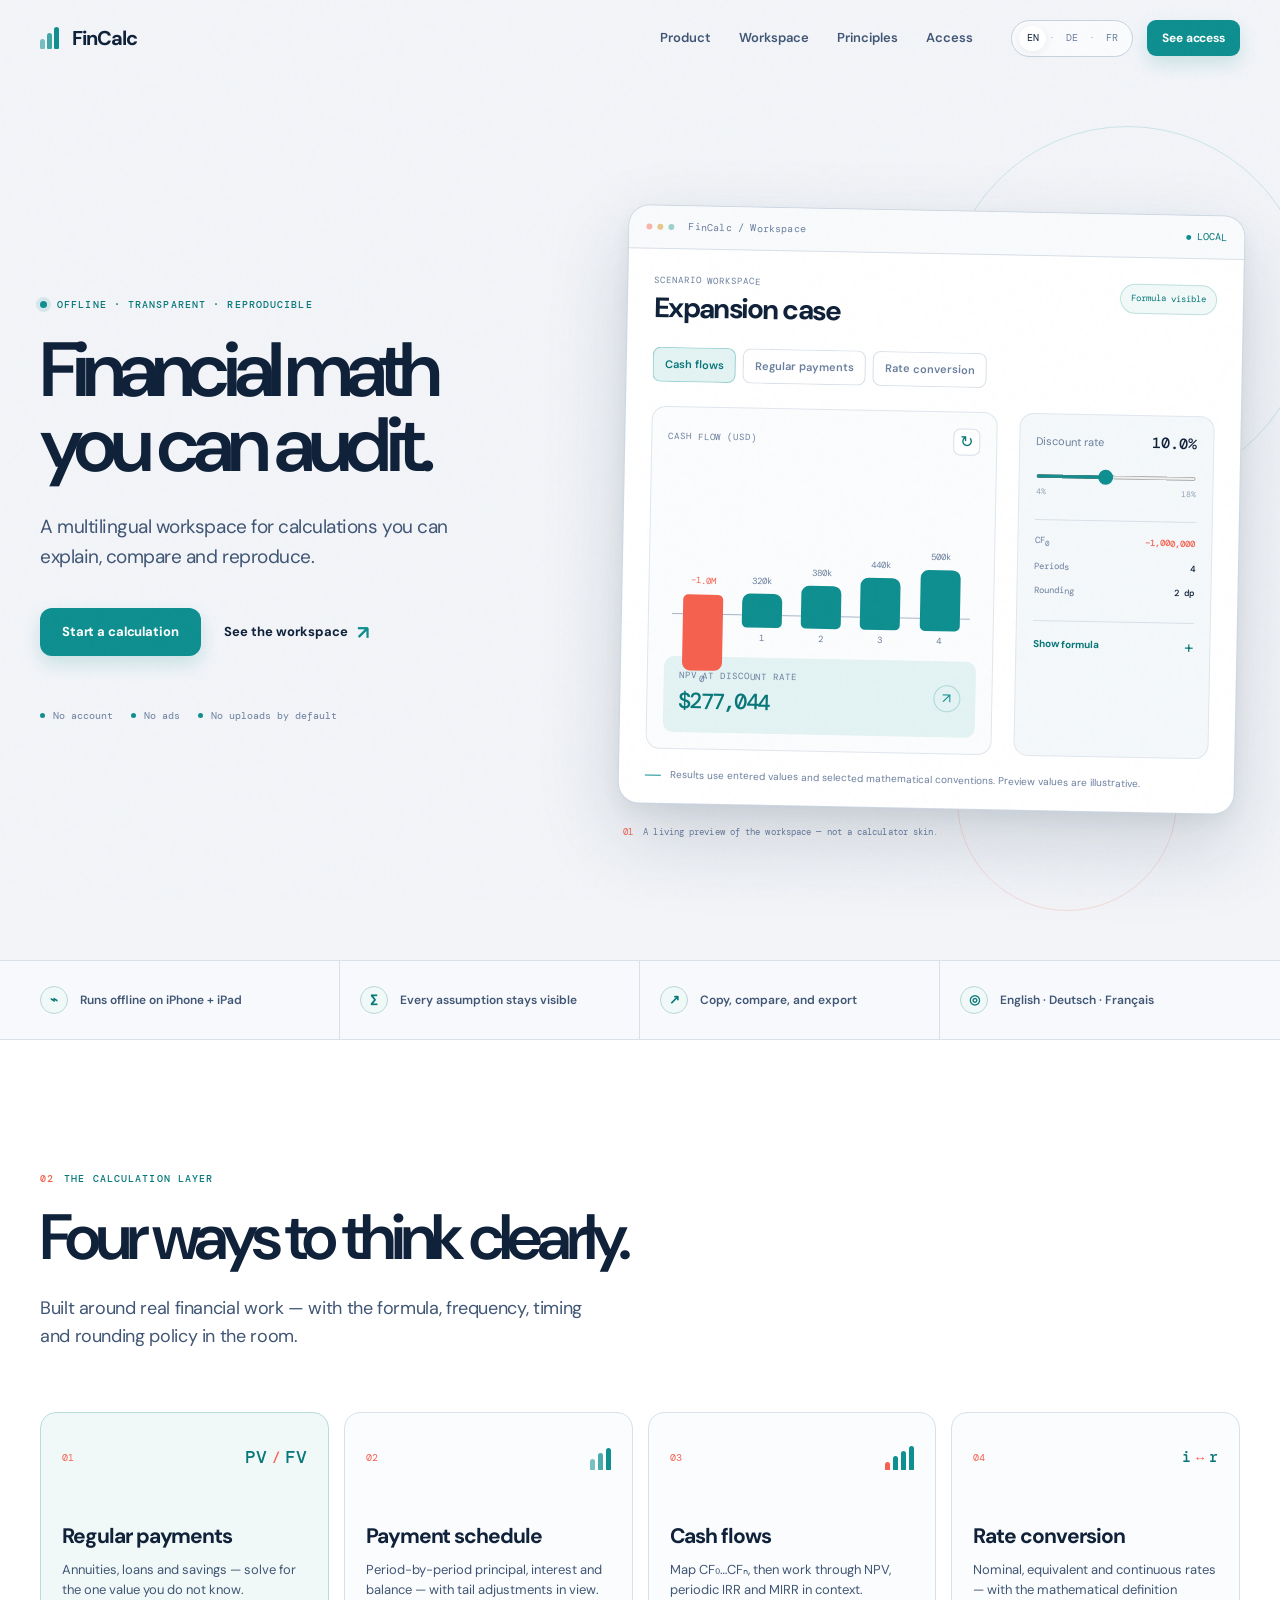
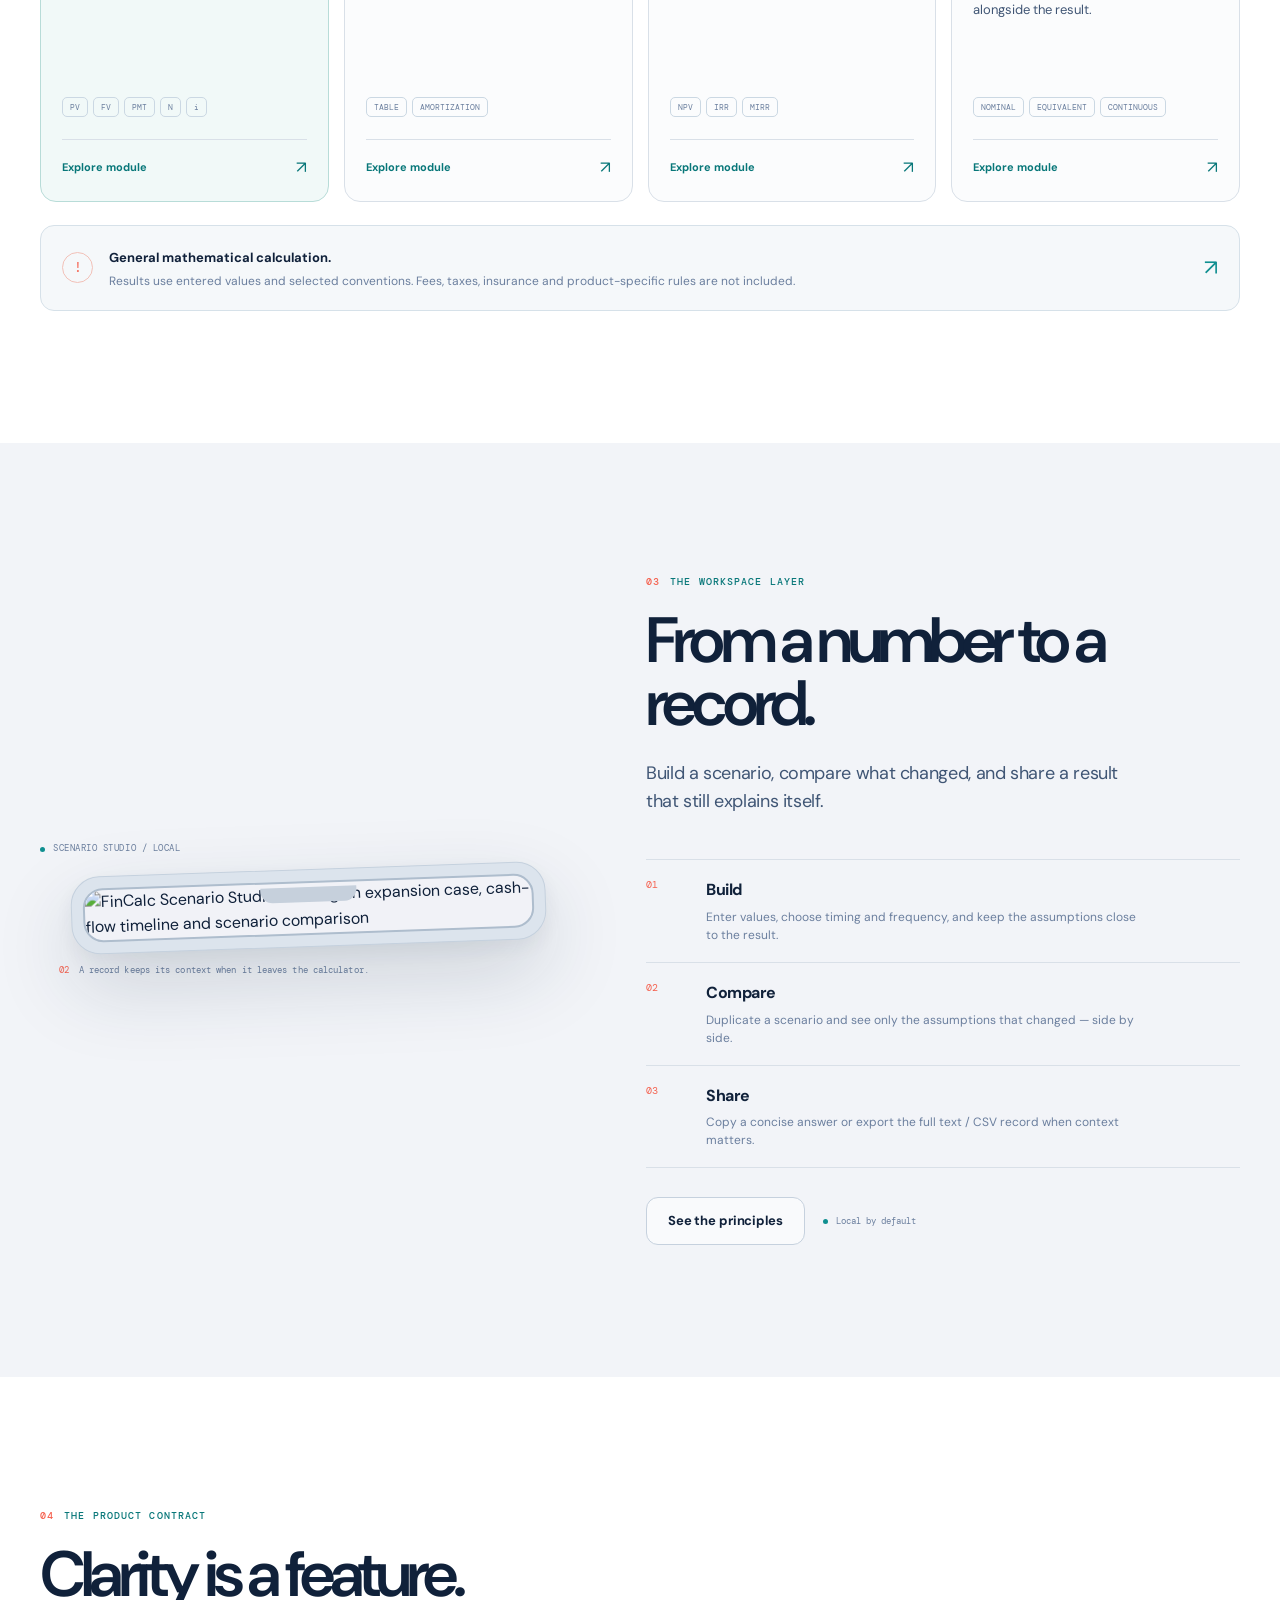
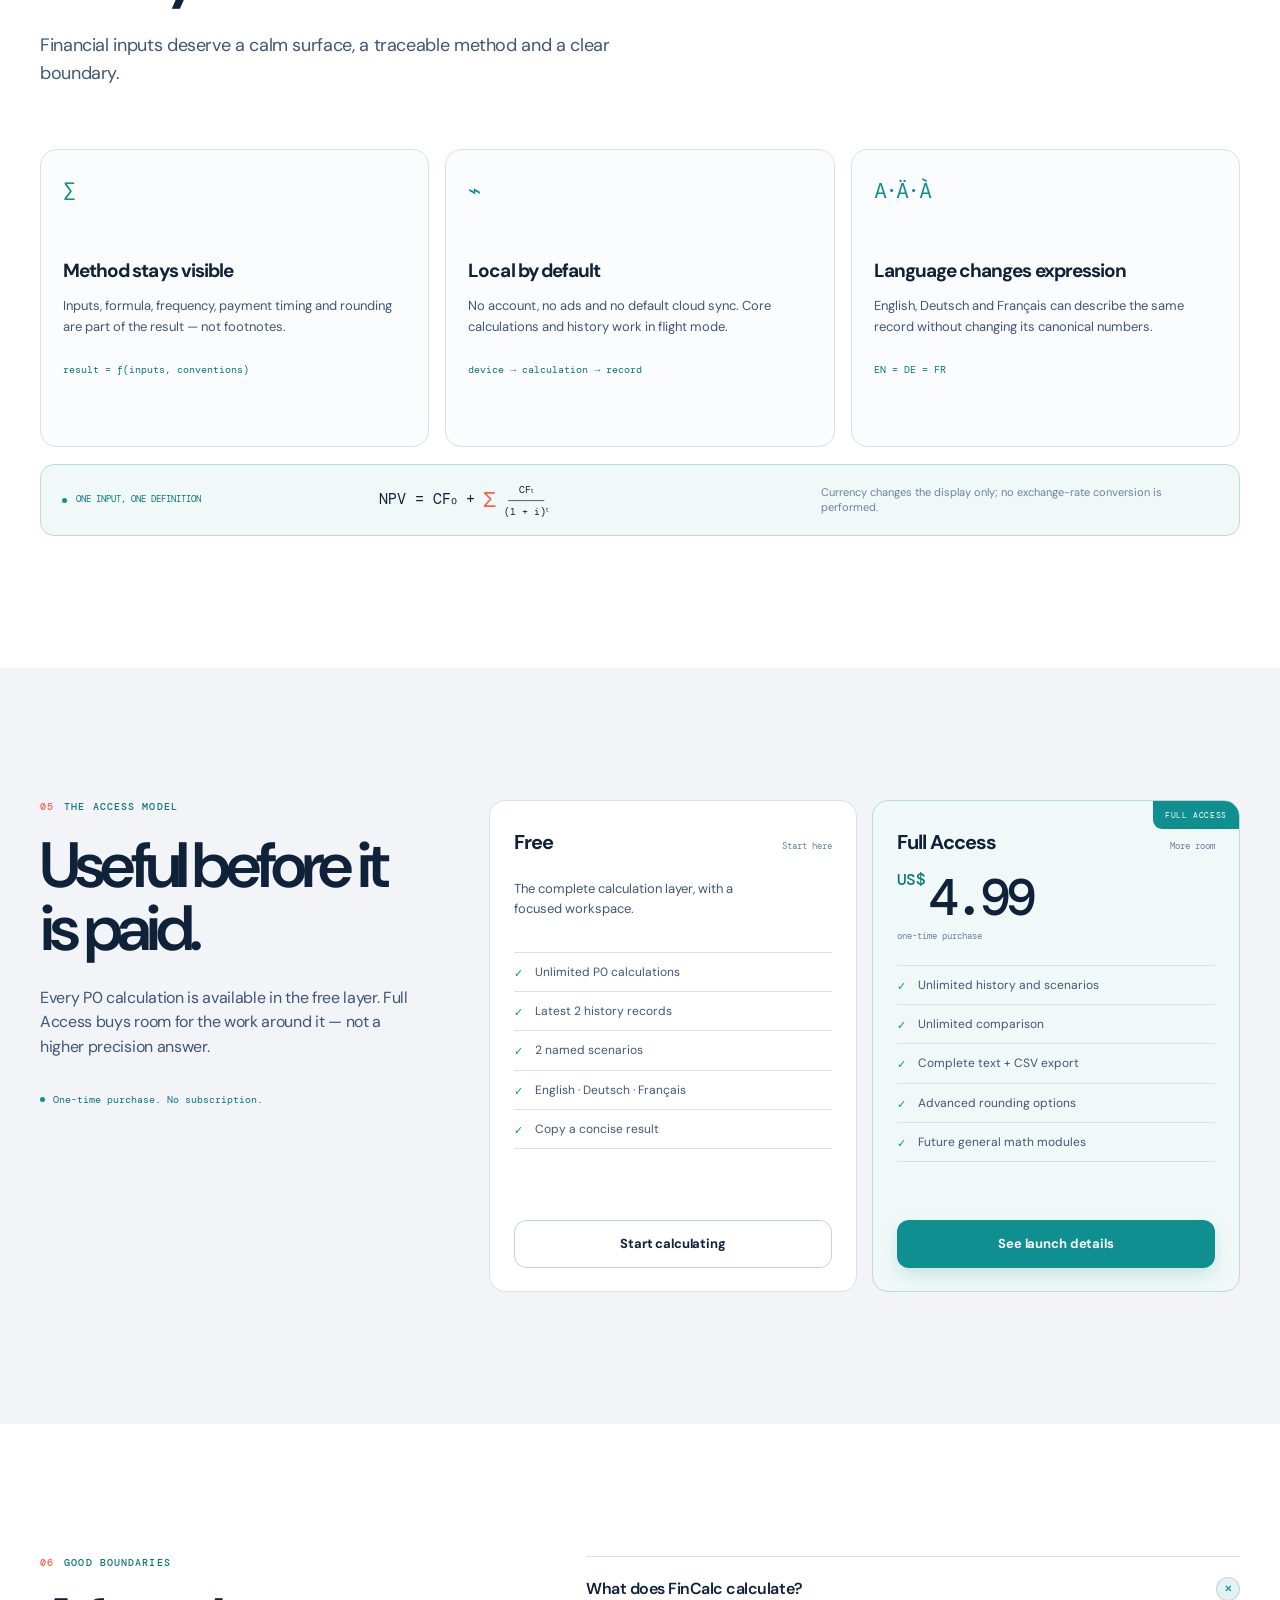
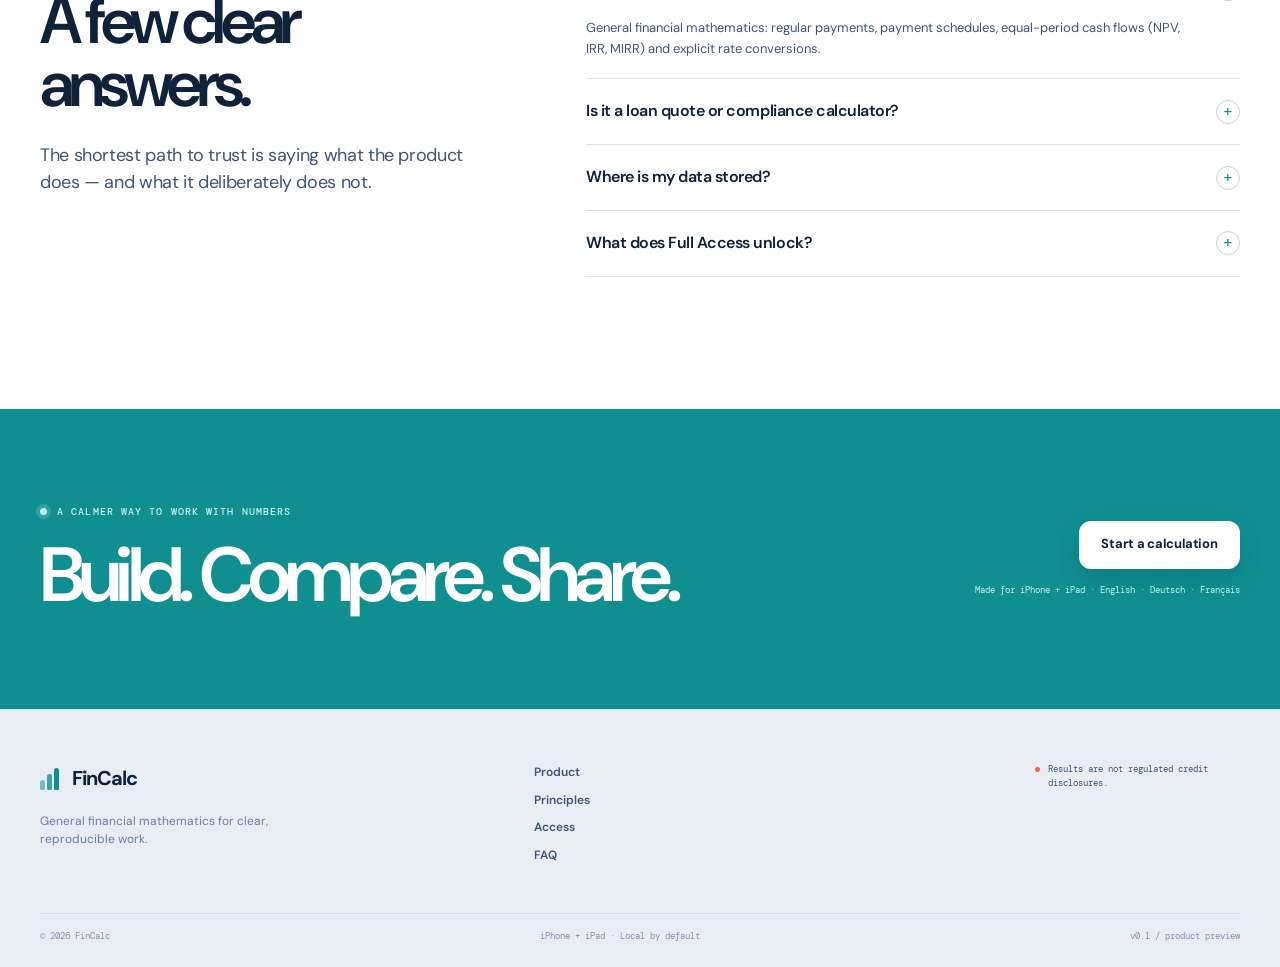
==== index.html @ 747572a8 "Publish FinCalc website" ====
<!doctype html>
<html lang="en">
  <head>
    <meta charset="utf-8" />
    <meta name="viewport" content="width=device-width, initial-scale=1" />
    <meta name="theme-color" content="#f2f4f8" />
    <meta
      name="description"
      content="FinCalc is an offline, multilingual financial mathematics workspace for transparent, reproducible calculations."
    />
    <title>FinCalc — Financial math you can audit.</title>
    <link rel="preconnect" href="https://fonts.googleapis.com" />
    <link rel="preconnect" href="https://fonts.gstatic.com" crossorigin />
    <link
      href="https://fonts.googleapis.com/css2?family=DM+Mono:wght@400;500&family=DM+Sans:wght@400;500;600;700&family=Instrument+Serif:ital@0;1&display=swap"
      rel="stylesheet"
    />
    <link rel="stylesheet" href="styles.css" />
  </head>
  <body>
    <div class="grain" aria-hidden="true"></div>

    <header class="site-header" data-header>
      <div class="container header-inner">
        <a class="wordmark" href="#top" aria-label="FinCalc home" data-aria-i18n="logo.aria">
          <span class="wordmark-mark" aria-hidden="true">
            <span></span><span></span><span></span>
          </span>
          <span>FinCalc</span>
        </a>

        <nav class="desktop-nav" aria-label="Primary navigation">
          <a href="#product" data-i18n="nav.product">Product</a>
          <a href="#workspace" data-i18n="nav.workspace">Workspace</a>
          <a href="#principles" data-i18n="nav.principles">Principles</a>
          <a href="#pricing" data-i18n="nav.access">Access</a>
        </nav>

        <div class="header-actions">
          <div class="language-control" role="group" aria-label="Language">
            <button class="language-button is-active" type="button" data-lang="en">EN</button>
            <span aria-hidden="true">·</span>
            <button class="language-button" type="button" data-lang="de">DE</button>
            <span aria-hidden="true">·</span>
            <button class="language-button" type="button" data-lang="fr">FR</button>
          </div>
          <a class="button button-small button-ink" href="#pricing" data-i18n="nav.cta">See access</a>
          <button class="menu-toggle" type="button" aria-expanded="false" aria-controls="mobile-menu" aria-label="Open navigation" data-aria-i18n="menu.open">
            <span></span><span></span>
            <span class="sr-only">Open navigation</span>
          </button>
        </div>
      </div>

      <div class="mobile-menu" id="mobile-menu" hidden>
        <nav aria-label="Mobile navigation">
          <a href="#product" data-i18n="nav.product">Product</a>
          <a href="#workspace" data-i18n="nav.workspace">Workspace</a>
          <a href="#principles" data-i18n="nav.principles">Principles</a>
          <a href="#pricing" data-i18n="nav.access">Access</a>
        </nav>
        <a class="button button-ink" href="#pricing" data-i18n="nav.cta">See access</a>
      </div>
    </header>

    <main id="top">
      <section class="hero section-pad" aria-labelledby="hero-title">
        <div class="container hero-grid">
          <div class="hero-copy reveal">
            <p class="eyebrow">
              <span class="eyebrow-dot" aria-hidden="true"></span>
              <span data-i18n="hero.eyebrow">Offline · transparent · reproducible</span>
            </p>
            <h1 id="hero-title" data-i18n="hero.title">Financial math you can audit.</h1>
            <p class="hero-dek" data-i18n="hero.dek">
              A multilingual workspace for calculations you can explain, compare and reproduce.
            </p>
            <div class="hero-actions">
              <a class="button button-primary" href="#product" data-i18n="hero.primary">Start a calculation</a>
              <a class="text-link" href="#workspace">
                <span data-i18n="hero.secondary">See the workspace</span>
                <span class="arrow" aria-hidden="true">↗</span>
              </a>
            </div>
            <div class="hero-notes" aria-label="Product guarantees">
              <span><i class="status-dot"></i><span data-i18n="hero.note.one">No account</span></span>
              <span><i class="status-dot"></i><span data-i18n="hero.note.two">No ads</span></span>
              <span><i class="status-dot"></i><span data-i18n="hero.note.three">No uploads by default</span></span>
            </div>
          </div>

          <div class="hero-demo-wrap reveal reveal-delay-1">
            <div class="hero-orbit orbit-one" aria-hidden="true"></div>
            <div class="hero-orbit orbit-two" aria-hidden="true"></div>
            <div class="demo-window" data-demo-window>
              <div class="demo-window-topbar">
                <div class="window-dots" aria-hidden="true"><i></i><i></i><i></i></div>
                <span class="window-title" data-i18n="demo.windowTitle">FinCalc / Workspace</span>
                <span class="window-status"><i></i> <span data-i18n="demo.local">local</span></span>
              </div>
              <div class="demo-window-body">
                <div class="demo-heading-row">
                  <div>
                    <span class="micro-label" data-i18n="demo.workspaceLabel">Scenario workspace</span>
                    <h2 data-demo-title>Expansion case</h2>
                  </div>
                  <span class="demo-badge" data-i18n="demo.badge">Formula visible</span>
                </div>

                <div class="demo-tabs" role="tablist" aria-label="Calculation examples">
                  <button class="demo-tab is-active" type="button" role="tab" aria-selected="true" data-demo-tab="cashflows" data-i18n="demo.tab.cashflows">Cash flows</button>
                  <button class="demo-tab" type="button" role="tab" aria-selected="false" data-demo-tab="payments" data-i18n="demo.tab.payments">Regular payments</button>
                  <button class="demo-tab" type="button" role="tab" aria-selected="false" data-demo-tab="rates" data-i18n="demo.tab.rates">Rate conversion</button>
                </div>

                <div class="demo-main-grid">
                  <div class="demo-chart-panel">
                    <div class="chart-meta">
                      <span class="micro-label" data-i18n="demo.chartLabel" data-demo-chart-label>Cash flow (USD)</span>
                      <button class="icon-button" type="button" data-replay aria-label="Replay cash-flow animation" data-aria-i18n="replay.aria">↻</button>
                    </div>
                    <div class="cash-chart" aria-label="Cash flow timeline" data-aria-i18n="demo.timeline.aria">
                      <div class="chart-baseline" aria-hidden="true"></div>
                      <div class="chart-item chart-negative" data-bar="0">
                        <span class="chart-value">−1.0M</span><span class="bar"></span><span class="chart-period">0</span>
                      </div>
                      <div class="chart-item" data-bar="1">
                        <span class="chart-value">320k</span><span class="bar"></span><span class="chart-period">1</span>
                      </div>
                      <div class="chart-item" data-bar="2">
                        <span class="chart-value">380k</span><span class="bar"></span><span class="chart-period">2</span>
                      </div>
                      <div class="chart-item" data-bar="3">
                        <span class="chart-value">440k</span><span class="bar"></span><span class="chart-period">3</span>
                      </div>
                      <div class="chart-item" data-bar="4">
                        <span class="chart-value">500k</span><span class="bar"></span><span class="chart-period">4</span>
                      </div>
                    </div>
                    <div class="result-strip">
                      <div>
                        <span class="micro-label" data-i18n="demo.resultLabel" data-demo-result-label>NPV at discount rate</span>
                        <strong data-npv aria-live="polite">$277,044</strong>
                      </div>
                      <span class="result-mark" aria-hidden="true">↗</span>
                    </div>
                  </div>

                  <div class="demo-input-panel">
                    <div class="demo-input-row">
                      <span data-i18n="demo.rate" data-demo-rate-label>Discount rate</span>
                      <strong><span data-rate-label>10.0</span>%</strong>
                    </div>
                    <input class="rate-slider" type="range" min="4" max="18" step="0.5" value="10" aria-label="Discount rate" data-rate-slider />
                    <div class="slider-scale"><span>4%</span><span>18%</span></div>
                    <div class="demo-input-list">
                      <div><span>CF<sub>0</sub></span><b class="negative-number">−1,000,000</b></div>
                      <div><span data-i18n="demo.periods">Periods</span><b data-periods>4</b></div>
                      <div><span data-i18n="demo.rounding">Rounding</span><b data-i18n="demo.decimals">2 dp</b></div>
                    </div>
                    <button class="formula-toggle" type="button" aria-expanded="false" data-formula-toggle>
                      <span data-i18n="demo.showFormula" data-formula-label>Show formula</span><span aria-hidden="true">+</span>
                    </button>
                    <div class="formula-panel" hidden data-formula-panel>
                      <code>NPV = CF₀ + Σ CFₜ / (1 + i)ᵗ</code>
                      <p data-i18n="demo.formulaNote">Same inputs, same convention, same result.</p>
                    </div>
                  </div>
                </div>
                <p class="demo-footnote"><span class="teal-line"></span><span data-i18n="demo.footnote">Results use entered values and selected mathematical conventions.</span></p>
              </div>
            </div>
            <p class="demo-caption"><span>01</span> <span data-i18n="hero.demoCaption">A living preview of the workspace — not a calculator skin.</span></p>
          </div>
        </div>
      </section>

      <section class="boundary-strip" aria-label="Product boundaries">
        <div class="container boundary-grid">
          <div class="boundary-item"><span class="boundary-icon">⌁</span><span data-i18n="boundary.one">Runs offline on iPhone + iPad</span></div>
          <div class="boundary-item"><span class="boundary-icon">∑</span><span data-i18n="boundary.two">Every assumption stays visible</span></div>
          <div class="boundary-item"><span class="boundary-icon">↗</span><span data-i18n="boundary.three">Copy, compare, and export</span></div>
          <div class="boundary-item"><span class="boundary-icon">◎</span><span data-i18n="boundary.four">English · Deutsch · Français</span></div>
        </div>
      </section>

      <section class="section-pad product-section" id="product" aria-labelledby="product-title">
        <div class="container">
          <div class="section-intro reveal">
            <p class="eyebrow"><span class="eyebrow-number">02</span><span data-i18n="product.eyebrow">The calculation layer</span></p>
            <h2 id="product-title" data-i18n="product.title">Four ways to think clearly.</h2>
            <p data-i18n="product.dek">Built around real financial work — with the formula, frequency, timing and rounding policy in the room.</p>
          </div>

          <div class="module-grid">
            <article class="module-card module-card-feature reveal reveal-delay-1">
              <div class="module-card-top"><span class="module-index">01</span><span class="module-icon">PV<span class="slash">/</span>FV</span></div>
              <h3 data-i18n="module.payments.title">Regular payments</h3>
              <p data-i18n="module.payments.body">Annuities, loans and savings — solve for the one value you do not know.</p>
              <div class="module-tags"><span>PV</span><span>FV</span><span>PMT</span><span>N</span><span>i</span></div>
              <a class="card-link" href="#workspace"><span data-i18n="module.explore">Explore module</span><span>↗</span></a>
            </article>

            <article class="module-card reveal reveal-delay-2">
              <div class="module-card-top"><span class="module-index">02</span><span class="module-icon schedule-icon"><i></i><i></i><i></i></span></div>
              <h3 data-i18n="module.schedule.title">Payment schedule</h3>
              <p data-i18n="module.schedule.body">Period-by-period principal, interest and balance — with tail adjustments in view.</p>
              <div class="module-tags"><span>TABLE</span><span>AMORTIZATION</span></div>
              <a class="card-link" href="#workspace"><span data-i18n="module.explore">Explore module</span><span>↗</span></a>
            </article>

            <article class="module-card reveal reveal-delay-3">
              <div class="module-card-top"><span class="module-index">03</span><span class="module-icon flow-icon"><i></i><i></i><i></i><i></i></span></div>
              <h3 data-i18n="module.cashflows.title">Cash flows</h3>
              <p data-i18n="module.cashflows.body">Map CF₀…CFₙ, then work through NPV, periodic IRR and MIRR in context.</p>
              <div class="module-tags"><span>NPV</span><span>IRR</span><span>MIRR</span></div>
              <a class="card-link" href="#workspace"><span data-i18n="module.explore">Explore module</span><span>↗</span></a>
            </article>

            <article class="module-card reveal reveal-delay-4">
              <div class="module-card-top"><span class="module-index">04</span><span class="module-icon rate-icon">i <span>↔</span> r</span></div>
              <h3 data-i18n="module.rates.title">Rate conversion</h3>
              <p data-i18n="module.rates.body">Nominal, equivalent and continuous rates — with the mathematical definition alongside the result.</p>
              <div class="module-tags"><span>NOMINAL</span><span>EQUIVALENT</span><span>CONTINUOUS</span></div>
              <a class="card-link" href="#workspace"><span data-i18n="module.explore">Explore module</span><span>↗</span></a>
            </article>
          </div>

          <div class="boundary-callout reveal">
            <div class="callout-mark" aria-hidden="true">!</div>
            <div>
              <strong data-i18n="boundaryCallout.title">General mathematical calculation.</strong>
              <p data-i18n="boundaryCallout.body">Results use entered values and selected conventions. Fees, taxes, insurance and product-specific rules are not included.</p>
            </div>
            <span class="callout-arrow" aria-hidden="true">↗</span>
          </div>
        </div>
      </section>

      <section class="section-pad workspace-section" id="workspace" aria-labelledby="workspace-title">
        <div class="container workspace-grid">
          <div class="workspace-visual reveal">
            <div class="device-label"><span class="status-dot"></span><span data-i18n="workspace.previewLabel">Scenario Studio / local</span></div>
            <div class="device-frame">
              <div class="device-frame-bezel">
                <img src="assets/scenario-studio.png" alt="FinCalc Scenario Studio showing an expansion case, cash-flow timeline and scenario comparison" data-alt-i18n="workspace.imageAlt" />
              </div>
            </div>
            <p class="visual-note"><span>02</span> <span data-i18n="workspace.visualNote">A record keeps its context when it leaves the calculator.</span></p>
          </div>

          <div class="workspace-copy reveal reveal-delay-1">
            <p class="eyebrow"><span class="eyebrow-number">03</span><span data-i18n="workspace.eyebrow">The workspace layer</span></p>
            <h2 id="workspace-title" data-i18n="workspace.title">From a number to a record.</h2>
            <p class="lead" data-i18n="workspace.dek">Build a scenario, compare what changed, and share a result that still explains itself.</p>

            <div class="workflow-list">
              <div class="workflow-step">
                <span class="workflow-number">01</span>
                <div><h3 data-i18n="workflow.build.title">Build</h3><p data-i18n="workflow.build.body">Enter values, choose timing and frequency, and keep the assumptions close to the result.</p></div>
              </div>
              <div class="workflow-step">
                <span class="workflow-number">02</span>
                <div><h3 data-i18n="workflow.compare.title">Compare</h3><p data-i18n="workflow.compare.body">Duplicate a scenario and see only the assumptions that changed — side by side.</p></div>
              </div>
              <div class="workflow-step">
                <span class="workflow-number">03</span>
                <div><h3 data-i18n="workflow.share.title">Share</h3><p data-i18n="workflow.share.body">Copy a concise answer or export the full text / CSV record when context matters.</p></div>
              </div>
            </div>

            <div class="workspace-actions">
              <a class="button button-secondary" href="#principles" data-i18n="workspace.primary">See the principles</a>
              <span class="action-note"><span class="status-dot"></span><span data-i18n="workspace.note">Local by default</span></span>
            </div>
          </div>
        </div>
      </section>

      <section class="section-pad principles-section" id="principles" aria-labelledby="principles-title">
        <div class="container">
          <div class="section-intro narrow reveal">
            <p class="eyebrow"><span class="eyebrow-number">04</span><span data-i18n="principles.eyebrow">The product contract</span></p>
            <h2 id="principles-title" data-i18n="principles.title">Clarity is a feature.</h2>
            <p data-i18n="principles.dek">Financial inputs deserve a calm surface, a traceable method and a clear boundary.</p>
          </div>

          <div class="principles-grid">
            <article class="principle-card reveal reveal-delay-1">
              <span class="principle-glyph">∑</span>
              <h3 data-i18n="principle.method.title">Method stays visible</h3>
              <p data-i18n="principle.method.body">Inputs, formula, frequency, payment timing and rounding are part of the result — not footnotes.</p>
              <code>result = f(inputs, conventions)</code>
            </article>
            <article class="principle-card reveal reveal-delay-2">
              <span class="principle-glyph">⌁</span>
              <h3 data-i18n="principle.local.title">Local by default</h3>
              <p data-i18n="principle.local.body">No account, no ads and no default cloud sync. Core calculations and history work in flight mode.</p>
              <code>device → calculation → record</code>
            </article>
            <article class="principle-card reveal reveal-delay-3">
              <span class="principle-glyph">A·Ä·À</span>
              <h3 data-i18n="principle.language.title">Language changes expression</h3>
              <p data-i18n="principle.language.body">English, Deutsch and Français can describe the same record without changing its canonical numbers.</p>
              <code>EN = DE = FR</code>
            </article>
          </div>

          <div class="formula-rail reveal">
            <div class="formula-rail-label"><span class="status-dot"></span><span data-i18n="formulaRail.label">One input, one definition</span></div>
            <div class="formula-rail-code">NPV = CF₀ + <span class="sum-symbol">Σ</span> <span class="fraction"><span>CFₜ</span><span>──────</span><span>(1 + i)ᵗ</span></span></div>
            <p data-i18n="formulaRail.note">Currency changes the display only; no exchange-rate conversion is performed.</p>
          </div>
        </div>
      </section>

      <section class="section-pad access-section" id="pricing" aria-labelledby="access-title">
        <div class="container access-grid">
          <div class="access-copy reveal">
            <p class="eyebrow"><span class="eyebrow-number">05</span><span data-i18n="access.eyebrow">The access model</span></p>
            <h2 id="access-title" data-i18n="access.title">Useful before it is paid.</h2>
            <p data-i18n="access.dek">Every P0 calculation is available in the free layer. Full Access buys room for the work around it — not a higher precision answer.</p>
            <p class="access-footnote"><span class="status-dot"></span><span data-i18n="access.footnote">One-time purchase. No subscription.</span></p>
          </div>

          <div class="pricing-grid reveal reveal-delay-1">
            <article class="price-card">
              <div class="price-card-head"><span class="price-label" data-i18n="price.free.label">Free</span><span class="price-kicker" data-i18n="price.free.kicker">Start here</span></div>
              <p class="price-copy" data-i18n="price.free.copy">The complete calculation layer, with a focused workspace.</p>
              <ul class="feature-list">
                <li data-i18n="price.free.item1">Unlimited P0 calculations</li>
                <li data-i18n="price.free.item2">Latest 2 history records</li>
                <li data-i18n="price.free.item3">2 named scenarios</li>
                <li data-i18n="price.free.item4">English · Deutsch · Français</li>
                <li data-i18n="price.free.item5">Copy a concise result</li>
              </ul>
              <a class="button button-outline" href="#top" data-i18n="price.free.cta">Start calculating</a>
            </article>

            <article class="price-card price-card-featured">
              <div class="featured-ribbon" data-i18n="price.full.ribbon">FULL ACCESS</div>
              <div class="price-card-head"><span class="price-label" data-i18n="price.full.label">Full Access</span><span class="price-kicker" data-i18n="price.full.kicker">More room</span></div>
              <div class="price-number"><span>US$</span>4.99</div>
              <p class="price-one-time" data-i18n="price.full.onetime">one-time purchase</p>
              <ul class="feature-list">
                <li data-i18n="price.full.item1">Unlimited history and scenarios</li>
                <li data-i18n="price.full.item2">Unlimited comparison</li>
                <li data-i18n="price.full.item3">Complete text + CSV export</li>
                <li data-i18n="price.full.item4">Advanced rounding options</li>
                <li data-i18n="price.full.item5">Future general math modules</li>
              </ul>
              <a class="button button-primary" href="#footer" data-i18n="price.full.cta">See launch details</a>
            </article>
          </div>
        </div>
      </section>

      <section class="section-pad faq-section" aria-labelledby="faq-title">
        <div class="container faq-grid">
          <div class="section-intro narrow reveal">
            <p class="eyebrow"><span class="eyebrow-number">06</span><span data-i18n="faq.eyebrow">Good boundaries</span></p>
            <h2 id="faq-title" data-i18n="faq.title">A few clear answers.</h2>
            <p data-i18n="faq.dek">The shortest path to trust is saying what the product does — and what it deliberately does not.</p>
          </div>
          <div class="faq-list reveal reveal-delay-1">
            <details open>
              <summary><span data-i18n="faq.q1">What does FinCalc calculate?</span><span class="faq-plus">+</span></summary>
              <p data-i18n="faq.a1">General financial mathematics: regular payments, payment schedules, equal-period cash flows (NPV, IRR, MIRR) and explicit rate conversions.</p>
            </details>
            <details>
              <summary><span data-i18n="faq.q2">Is it a loan quote or compliance calculator?</span><span class="faq-plus">+</span></summary>
              <p data-i18n="faq.a2">No. Results are based on entered values and selected mathematical conventions. Fees, taxes, insurance and product-specific or country rules are not included.</p>
            </details>
            <details>
              <summary><span data-i18n="faq.q3">Where is my data stored?</span><span class="faq-plus">+</span></summary>
              <p data-i18n="faq.a3">The core experience is local and works offline. FinCalc has no account, no ads and no default cloud sync. Export and sharing are explicit user actions.</p>
            </details>
            <details>
              <summary><span data-i18n="faq.q4">What does Full Access unlock?</span><span class="faq-plus">+</span></summary>
              <p data-i18n="faq.a4">A one-time purchase unlocks unlimited history, scenarios and comparison, plus complete text / CSV export and future general mathematics modules.</p>
            </details>
          </div>
        </div>
      </section>

      <section class="final-cta section-pad" aria-labelledby="final-title">
        <div class="container final-cta-inner reveal">
          <div>
            <p class="eyebrow"><span class="status-dot"></span><span data-i18n="final.eyebrow">A calmer way to work with numbers</span></p>
            <h2 id="final-title" data-i18n="final.title">Build. Compare. Share.</h2>
          </div>
          <div class="final-cta-actions">
            <a class="button button-light" href="#top" data-i18n="final.primary">Start a calculation</a>
            <span data-i18n="final.note">Made for iPhone + iPad · English · Deutsch · Français</span>
          </div>
        </div>
      </section>
    </main>

    <footer class="site-footer" id="footer">
      <div class="container footer-top">
        <div class="footer-brand"><a class="wordmark" href="#top" aria-label="FinCalc home" data-aria-i18n="logo.aria"><span class="wordmark-mark" aria-hidden="true"><span></span><span></span><span></span></span><span>FinCalc</span></a><p data-i18n="footer.tagline">General financial mathematics for clear, reproducible work.</p></div>
        <div class="footer-links">
          <a href="#product" data-i18n="nav.product">Product</a>
          <a href="#principles" data-i18n="nav.principles">Principles</a>
          <a href="#pricing" data-i18n="nav.access">Access</a>
          <a href="#faq-title" data-i18n="footer.faq">FAQ</a>
        </div>
        <div class="footer-boundary"><span class="status-dot"></span><span data-i18n="footer.boundary">Results are not regulated credit disclosures.</span></div>
      </div>
      <div class="container footer-bottom"><span>© <span data-year></span> FinCalc</span><span data-i18n="footer.scope">iPhone + iPad · Local by default</span><span>v0.1 / product preview</span></div>
    </footer>

    <div class="toast" role="status" aria-live="polite" data-toast></div>
    <script src="script.js" defer></script>
  </body>
</html>
---- styles.css ----
:root {
  --canvas: #f2f4f8;
  --canvas-deep: #e8edf3;
  --paper: #ffffff;
  --ink: #10213a;
  --ink-soft: #405675;
  --muted: #6b7f9e;
  --line: #d9e0e8;
  --line-strong: #c6d1de;
  --teal: #0f8f90;
  --teal-deep: #087779;
  --teal-soft: #e3f2f2;
  --teal-pale: #f1f9f8;
  --coral: #f5614f;
  --coral-soft: #fff0ed;
  --serif: "Instrument Serif", Georgia, serif;
  --sans: "DM Sans", "Avenir Next", Avenir, -apple-system, BlinkMacSystemFont, "Segoe UI", sans-serif;
  --mono: "DM Mono", "SFMono-Regular", Consolas, monospace;
  --radius-sm: 10px;
  --radius-md: 16px;
  --radius-lg: 24px;
  --shadow-card: 0 20px 60px rgba(26, 48, 74, 0.08), 0 2px 8px rgba(26, 48, 74, 0.04);
  --shadow-float: 0 32px 80px rgba(26, 48, 74, 0.17), 0 8px 18px rgba(26, 48, 74, 0.06);
  --max: 1200px;
  --ease: cubic-bezier(0.22, 1, 0.36, 1);
}

* {
  box-sizing: border-box;
}

html {
  scroll-behavior: smooth;
}

body {
  margin: 0;
  min-width: 320px;
  background: var(--canvas);
  color: var(--ink);
  font-family: var(--sans);
  font-size: 16px;
  line-height: 1.55;
  -webkit-font-smoothing: antialiased;
  text-rendering: optimizeLegibility;
}

body::selection {
  color: var(--paper);
  background: var(--teal);
}

a {
  color: inherit;
  text-decoration: none;
}

button,
input {
  font: inherit;
}

button {
  color: inherit;
}

button:focus-visible,
a:focus-visible,
summary:focus-visible,
input:focus-visible {
  outline: 3px solid rgba(15, 143, 144, 0.35);
  outline-offset: 3px;
}

.sr-only {
  position: absolute;
  width: 1px;
  height: 1px;
  padding: 0;
  margin: -1px;
  overflow: hidden;
  clip: rect(0, 0, 0, 0);
  white-space: nowrap;
  border: 0;
}

.grain {
  position: fixed;
  z-index: 30;
  inset: 0;
  pointer-events: none;
  opacity: 0.12;
  mix-blend-mode: multiply;
  background-image: url("data:image/svg+xml,%3Csvg viewBox='0 0 160 160' xmlns='http://www.w3.org/2000/svg'%3E%3Cfilter id='n'%3E%3CfeTurbulence type='fractalNoise' baseFrequency='.9' numOctaves='2' stitchTiles='stitch'/%3E%3C/filter%3E%3Crect width='100%25' height='100%25' filter='url(%23n)' opacity='.08'/%3E%3C/svg%3E");
}

.container {
  width: min(var(--max), calc(100% - 64px));
  margin: 0 auto;
}

.section-pad {
  padding: 132px 0;
}

.site-header {
  position: sticky;
  z-index: 20;
  top: 0;
  border-bottom: 1px solid transparent;
  background: rgba(242, 244, 248, 0.76);
  backdrop-filter: blur(18px);
  transition: background 220ms ease, border-color 220ms ease, box-shadow 220ms ease;
}

.site-header.is-scrolled {
  border-color: rgba(198, 209, 222, 0.78);
  background: rgba(242, 244, 248, 0.92);
  box-shadow: 0 10px 30px rgba(27, 46, 70, 0.05);
}

.header-inner {
  display: flex;
  align-items: center;
  justify-content: space-between;
  min-height: 76px;
  gap: 28px;
}

.wordmark {
  display: inline-flex;
  align-items: center;
  gap: 10px;
  flex: 0 0 auto;
  color: var(--ink);
  font-size: 20px;
  font-weight: 700;
  letter-spacing: -0.05em;
}

.wordmark-mark {
  display: inline-flex;
  align-items: end;
  gap: 2px;
  width: 22px;
  height: 22px;
}

.wordmark-mark span {
  display: block;
  width: 5px;
  border-radius: 4px 4px 2px 2px;
  background: var(--teal);
}

.wordmark-mark span:nth-child(1) { height: 10px; opacity: 0.55; }
.wordmark-mark span:nth-child(2) { height: 16px; opacity: 0.78; }
.wordmark-mark span:nth-child(3) { height: 22px; }

.desktop-nav {
  display: flex;
  align-items: center;
  gap: 28px;
  margin-left: auto;
  margin-right: 10px;
  color: var(--ink-soft);
  font-size: 13px;
  font-weight: 600;
}

.desktop-nav a,
.footer-links a {
  position: relative;
  transition: color 180ms ease;
}

.desktop-nav a::after,
.footer-links a::after {
  position: absolute;
  right: 0;
  bottom: -5px;
  left: 0;
  height: 1px;
  content: "";
  background: var(--teal);
  transform: scaleX(0);
  transform-origin: right;
  transition: transform 180ms var(--ease);
}

.desktop-nav a:hover,
.footer-links a:hover {
  color: var(--teal-deep);
}

.desktop-nav a:hover::after,
.footer-links a:hover::after {
  transform: scaleX(1);
  transform-origin: left;
}

.header-actions {
  display: flex;
  align-items: center;
  gap: 14px;
}

.language-control {
  display: inline-flex;
  align-items: center;
  gap: 3px;
  padding: 5px 7px;
  border: 1px solid var(--line-strong);
  border-radius: 999px;
  color: var(--muted);
  background: rgba(255, 255, 255, 0.6);
  font-family: var(--mono);
  font-size: 10px;
  letter-spacing: 0.04em;
}

.language-control > span {
  color: #a4b0bf;
}

.language-button {
  min-width: 27px;
  height: 25px;
  padding: 0 4px;
  border: 0;
  border-radius: 999px;
  cursor: pointer;
  color: var(--muted);
  background: transparent;
  font-family: var(--mono);
  font-size: 10px;
  transition: background 180ms ease, color 180ms ease;
}

.language-button:hover,
.language-button.is-active {
  color: var(--ink);
  background: var(--paper);
  box-shadow: 0 2px 8px rgba(22, 45, 70, 0.08);
}

.button {
  display: inline-flex;
  align-items: center;
  justify-content: center;
  min-height: 48px;
  padding: 0 21px;
  border: 1px solid transparent;
  border-radius: 12px;
  cursor: pointer;
  font-size: 13px;
  font-weight: 700;
  letter-spacing: -0.01em;
  transition: transform 180ms var(--ease), background 180ms ease, border-color 180ms ease, color 180ms ease, box-shadow 180ms ease;
}

.button:hover {
  transform: translateY(-2px);
}

.button:active {
  transform: translateY(0);
}

.button-small {
  min-height: 36px;
  padding: 0 14px;
  border-radius: 9px;
  font-size: 12px;
}

.button-primary,
.button-ink {
  color: #fff;
  background: var(--teal);
  box-shadow: 0 8px 18px rgba(15, 143, 144, 0.18);
}

.button-primary:hover,
.button-ink:hover {
  background: var(--teal-deep);
  box-shadow: 0 11px 25px rgba(15, 143, 144, 0.25);
}

.button-secondary {
  border-color: var(--line-strong);
  color: var(--ink);
  background: rgba(255, 255, 255, 0.56);
}

.button-secondary:hover,
.button-outline:hover {
  border-color: var(--teal);
  color: var(--teal-deep);
  background: var(--teal-pale);
}

.button-outline {
  border-color: var(--line-strong);
  color: var(--ink);
  background: transparent;
  box-shadow: none;
}

.button-light {
  color: var(--ink);
  background: var(--paper);
  box-shadow: 0 10px 22px rgba(6, 55, 58, 0.17);
}

.button-light:hover {
  background: #f4ffff;
}

.menu-toggle {
  display: none;
  position: relative;
  width: 42px;
  height: 38px;
  padding: 0;
  border: 1px solid var(--line-strong);
  border-radius: 10px;
  cursor: pointer;
  background: var(--paper);
}

.menu-toggle > span:not(.sr-only) {
  position: absolute;
  left: 12px;
  width: 17px;
  height: 1.5px;
  background: var(--ink);
  transition: transform 180ms ease, top 180ms ease;
}

.menu-toggle > span:first-child { top: 15px; }
.menu-toggle > span:nth-child(2) { top: 21px; }

.menu-toggle[aria-expanded="true"] > span:first-child { top: 18px; transform: rotate(45deg); }
.menu-toggle[aria-expanded="true"] > span:nth-child(2) { top: 18px; transform: rotate(-45deg); }

.mobile-menu {
  width: min(var(--max), calc(100% - 40px));
  margin: 0 auto 14px;
  padding: 18px;
  border: 1px solid var(--line);
  border-radius: 16px;
  background: rgba(255, 255, 255, 0.95);
  box-shadow: var(--shadow-card);
}

.mobile-menu nav {
  display: grid;
  gap: 2px;
  margin-bottom: 16px;
}

.mobile-menu nav a {
  padding: 11px 8px;
  border-bottom: 1px solid var(--line);
  color: var(--ink-soft);
  font-weight: 600;
}

.mobile-menu .button {
  width: 100%;
}

.hero {
  overflow: hidden;
  padding-top: 104px;
  padding-bottom: 120px;
}

.hero-grid {
  display: grid;
  grid-template-columns: minmax(0, 0.88fr) minmax(540px, 1.12fr);
  align-items: center;
  gap: 68px;
}

.hero-copy {
  position: relative;
  z-index: 1;
}

.eyebrow {
  display: flex;
  align-items: center;
  gap: 10px;
  margin: 0 0 22px;
  color: var(--teal-deep);
  font-family: var(--mono);
  font-size: 10px;
  font-weight: 500;
  letter-spacing: 0.11em;
  line-height: 1.3;
  text-transform: uppercase;
}

.eyebrow-dot,
.status-dot {
  display: inline-block;
  width: 7px;
  height: 7px;
  border-radius: 50%;
  background: var(--teal);
  box-shadow: 0 0 0 4px rgba(15, 143, 144, 0.12);
}

.eyebrow-number {
  color: var(--coral);
}

.hero h1,
.section-intro h2,
.workspace-copy h2,
.access-copy h2,
.final-cta h2 {
  margin: 0;
  color: var(--ink);
  font-size: clamp(52px, 6vw, 88px);
  font-weight: 600;
  letter-spacing: -0.075em;
  line-height: 0.98;
}

.hero h1::first-line {
  letter-spacing: -0.09em;
}

.hero-dek {
  max-width: 470px;
  margin: 29px 0 0;
  color: var(--ink-soft);
  font-size: 19px;
  letter-spacing: -0.025em;
  line-height: 1.55;
}

.hero-actions {
  display: flex;
  align-items: center;
  flex-wrap: wrap;
  gap: 23px;
  margin-top: 37px;
}

.text-link {
  display: inline-flex;
  align-items: center;
  gap: 9px;
  color: var(--ink);
  font-size: 13px;
  font-weight: 700;
  transition: color 180ms ease, gap 180ms var(--ease);
}

.text-link:hover {
  gap: 13px;
  color: var(--teal-deep);
}

.arrow {
  color: var(--teal);
  font-size: 19px;
  line-height: 1;
}

.hero-notes {
  display: flex;
  flex-wrap: wrap;
  gap: 11px 18px;
  margin-top: 52px;
  color: var(--muted);
  font-family: var(--mono);
  font-size: 10px;
}

.hero-notes span,
.action-note,
.access-footnote,
.footer-boundary {
  display: inline-flex;
  align-items: center;
  gap: 8px;
}

.hero-notes .status-dot,
.action-note .status-dot,
.access-footnote .status-dot,
.footer-boundary .status-dot {
  width: 5px;
  height: 5px;
  box-shadow: none;
}

.hero-demo-wrap {
  position: relative;
  min-width: 0;
  padding: 29px 0 0 17px;
}

.hero-orbit {
  position: absolute;
  border: 1px solid rgba(15, 143, 144, 0.17);
  border-radius: 50%;
  pointer-events: none;
}

.orbit-one {
  top: -55px;
  right: -70px;
  width: 365px;
  height: 365px;
}

.orbit-two {
  right: 63px;
  bottom: -71px;
  width: 220px;
  height: 220px;
  border-color: rgba(245, 97, 79, 0.18);
}

.demo-window {
  position: relative;
  z-index: 1;
  overflow: hidden;
  border: 1px solid rgba(194, 207, 221, 0.8);
  border-radius: 21px;
  background: var(--paper);
  box-shadow: var(--shadow-float);
  transform: rotate(1.1deg);
  transition: transform 500ms var(--ease), box-shadow 300ms ease;
}

.demo-window:hover {
  box-shadow: 0 38px 96px rgba(26, 48, 74, 0.21), 0 9px 22px rgba(26, 48, 74, 0.08);
  transform: rotate(0deg) translateY(-3px);
}

.demo-window-topbar {
  display: flex;
  align-items: center;
  height: 43px;
  padding: 0 17px;
  border-bottom: 1px solid var(--line);
  background: #f8fafc;
  color: var(--muted);
  font-family: var(--mono);
  font-size: 10px;
}

.window-dots {
  display: flex;
  gap: 5px;
  margin-right: 14px;
}

.window-dots i {
  display: block;
  width: 6px;
  height: 6px;
  border-radius: 50%;
  background: #ccd6e0;
}

.window-dots i:first-child { background: #f7b5ac; }
.window-dots i:nth-child(2) { background: #e6c88b; }
.window-dots i:nth-child(3) { background: #9fd0c9; }

.window-title {
  letter-spacing: 0.02em;
}

.window-status {
  display: inline-flex;
  align-items: center;
  gap: 6px;
  margin-left: auto;
  color: var(--teal-deep);
  text-transform: uppercase;
}

.window-status i {
  display: block;
  width: 5px;
  height: 5px;
  border-radius: 50%;
  background: var(--teal);
}

.demo-window-body {
  padding: 26px 26px 21px;
}

.demo-heading-row {
  display: flex;
  align-items: start;
  justify-content: space-between;
  gap: 20px;
}

.micro-label {
  display: block;
  color: var(--muted);
  font-family: var(--mono);
  font-size: 9px;
  letter-spacing: 0.1em;
  line-height: 1.2;
  text-transform: uppercase;
}

.demo-heading-row h2 {
  margin: 8px 0 0;
  color: var(--ink);
  font-size: 28px;
  letter-spacing: -0.055em;
  line-height: 1;
}

.demo-badge {
  padding: 7px 10px;
  border: 1px solid #bfe1de;
  border-radius: 999px;
  color: var(--teal-deep);
  background: var(--teal-pale);
  font-family: var(--mono);
  font-size: 9px;
  white-space: nowrap;
}

.demo-tabs {
  display: flex;
  gap: 7px;
  margin: 25px 0 24px;
  overflow-x: auto;
  scrollbar-width: none;
}

.demo-tabs::-webkit-scrollbar { display: none; }

.demo-tab {
  flex: 0 0 auto;
  padding: 8px 11px;
  border: 1px solid var(--line);
  border-radius: 8px;
  cursor: pointer;
  color: var(--muted);
  background: transparent;
  font-size: 11px;
  font-weight: 600;
  white-space: nowrap;
  transition: color 180ms ease, border-color 180ms ease, background 180ms ease;
}

.demo-tab:hover,
.demo-tab.is-active {
  border-color: rgba(15, 143, 144, 0.35);
  color: var(--teal-deep);
  background: var(--teal-soft);
}

.demo-main-grid {
  display: grid;
  grid-template-columns: minmax(0, 1.28fr) minmax(170px, 0.72fr);
  gap: 22px;
}

.demo-chart-panel,
.demo-input-panel {
  min-width: 0;
  padding: 16px;
  border: 1px solid #e0e6ed;
  border-radius: 14px;
  background: #fbfcfd;
}

.chart-meta,
.demo-input-row,
.slider-scale,
.demo-input-list > div {
  display: flex;
  align-items: center;
  justify-content: space-between;
  gap: 10px;
}

.icon-button {
  width: 27px;
  height: 27px;
  padding: 0;
  border: 1px solid var(--line);
  border-radius: 7px;
  cursor: pointer;
  color: var(--teal-deep);
  background: var(--paper);
  font-size: 16px;
  line-height: 1;
  transition: transform 180ms var(--ease), background 180ms ease;
}

.icon-button:hover {
  background: var(--teal-soft);
  transform: rotate(-30deg);
}

.cash-chart {
  position: relative;
  display: grid;
  grid-template-columns: repeat(5, 1fr);
  align-items: end;
  height: 176px;
  margin-top: 17px;
  padding: 0 8px 2px;
}

.chart-baseline {
  position: absolute;
  right: 7px;
  bottom: 29px;
  left: 7px;
  height: 1px;
  background: #a8b6c7;
}

.chart-item {
  position: relative;
  z-index: 1;
  display: flex;
  flex-direction: column;
  align-items: center;
  justify-content: end;
  height: 100%;
  min-width: 0;
  gap: 6px;
}

.chart-value,
.chart-period {
  color: var(--muted);
  font-family: var(--mono);
  font-size: 9px;
  line-height: 1;
  white-space: nowrap;
}

.chart-value {
  min-height: 11px;
}

.chart-item .bar {
  display: block;
  width: min(40px, 74%);
  height: var(--bar-height, 45px);
  border-radius: 8px 8px 5px 5px;
  background: var(--teal);
  transform-origin: bottom;
  transition: height 500ms var(--ease), transform 500ms var(--ease);
}

.chart-negative .bar {
  height: 76px;
  border-radius: 5px 5px 8px 8px;
  background: var(--coral);
  transform: translateY(44px);
}

.chart-negative .chart-value {
  color: var(--coral);
  transform: translateY(43px);
}

.chart-negative .chart-period {
  transform: translateY(42px);
}

.cash-chart.is-replaying .bar {
  transform: scaleY(0.18);
}

.cash-chart.is-replaying .chart-negative .bar {
  transform: translateY(44px) scaleY(0.18);
}

.result-strip {
  display: flex;
  align-items: center;
  justify-content: space-between;
  gap: 12px;
  margin-top: 13px;
  padding: 14px 15px;
  border-radius: 10px;
  background: var(--teal-soft);
}

.result-strip strong {
  display: block;
  margin-top: 3px;
  color: var(--teal-deep);
  font-family: var(--mono);
  font-size: 22px;
  font-weight: 500;
  letter-spacing: -0.08em;
  white-space: nowrap;
}

.result-mark {
  display: inline-flex;
  align-items: center;
  justify-content: center;
  width: 27px;
  height: 27px;
  border: 1px solid rgba(15, 143, 144, 0.25);
  border-radius: 50%;
  color: var(--teal);
  font-size: 14px;
}

.demo-input-panel {
  background: #f4f8fa;
}

.demo-input-row {
  color: var(--muted);
  font-size: 11px;
}

.demo-input-row strong {
  color: var(--ink);
  font-family: var(--mono);
  font-size: 15px;
  font-weight: 500;
}

.rate-slider {
  display: block;
  width: 100%;
  height: 4px;
  margin: 21px 0 7px;
  accent-color: var(--teal);
  cursor: pointer;
}

.slider-scale {
  color: #92a1b4;
  font-family: var(--mono);
  font-size: 8px;
}

.demo-input-list {
  display: grid;
  gap: 10px;
  margin-top: 22px;
  padding-top: 14px;
  border-top: 1px solid var(--line);
}

.demo-input-list > div {
  color: var(--muted);
  font-family: var(--mono);
  font-size: 9px;
}

.demo-input-list b {
  color: var(--ink);
  font-weight: 500;
}

.negative-number {
  color: var(--coral) !important;
}

.formula-toggle {
  display: flex;
  align-items: center;
  justify-content: space-between;
  width: 100%;
  margin-top: 22px;
  padding: 10px 0 0;
  border: 0;
  border-top: 1px solid var(--line);
  cursor: pointer;
  color: var(--teal-deep);
  background: none;
  font-size: 10px;
  font-weight: 700;
}

.formula-toggle > span:last-child {
  font-size: 17px;
  font-weight: 400;
  transition: transform 180ms ease;
}

.formula-toggle[aria-expanded="true"] > span:last-child {
  transform: rotate(45deg);
}

.formula-panel {
  padding-top: 13px;
}

.formula-panel code {
  display: block;
  color: var(--ink);
  font-family: var(--mono);
  font-size: 9px;
  line-height: 1.6;
}

.formula-panel p {
  margin: 7px 0 0;
  color: var(--muted);
  font-size: 10px;
  line-height: 1.4;
}

.demo-footnote {
  display: flex;
  align-items: start;
  gap: 9px;
  margin: 19px 0 0;
  color: var(--muted);
  font-size: 10px;
  line-height: 1.45;
}

.teal-line {
  display: block;
  flex: 0 0 auto;
  width: 16px;
  height: 1px;
  margin-top: 7px;
  background: var(--teal);
}

.demo-caption,
.visual-note {
  display: flex;
  align-items: center;
  gap: 10px;
  margin: 17px 0 0;
  color: var(--muted);
  font-family: var(--mono);
  font-size: 9px;
  letter-spacing: 0.01em;
}

.demo-caption span:first-child,
.visual-note span:first-child {
  color: var(--coral);
}

.boundary-strip {
  border-top: 1px solid var(--line);
  border-bottom: 1px solid var(--line);
  background: rgba(255, 255, 255, 0.46);
}

.boundary-grid {
  display: grid;
  grid-template-columns: repeat(4, 1fr);
}

.boundary-item {
  display: flex;
  align-items: center;
  gap: 12px;
  min-height: 78px;
  padding: 0 20px;
  border-right: 1px solid var(--line);
  color: var(--ink-soft);
  font-size: 12px;
  font-weight: 600;
  line-height: 1.35;
}

.boundary-item:first-child { padding-left: 0; }
.boundary-item:last-child { border-right: 0; padding-right: 0; }

.boundary-icon {
  display: inline-flex;
  align-items: center;
  justify-content: center;
  flex: 0 0 auto;
  width: 28px;
  height: 28px;
  border: 1px solid #b9d9d5;
  border-radius: 50%;
  color: var(--teal-deep);
  background: var(--teal-pale);
  font-family: var(--mono);
  font-size: 13px;
}

.product-section {
  background: var(--paper);
}

.section-intro {
  max-width: 690px;
}

.section-intro.narrow {
  max-width: 580px;
}

.section-intro h2,
.workspace-copy h2,
.access-copy h2,
.final-cta h2 {
  font-size: clamp(43px, 5vw, 70px);
}

.section-intro > p:last-child,
.access-copy > p:not(.eyebrow):not(.access-footnote),
.workspace-copy > .lead {
  max-width: 570px;
  margin: 25px 0 0;
  color: var(--ink-soft);
  font-size: 18px;
  letter-spacing: -0.02em;
}

.module-grid {
  display: grid;
  grid-template-columns: repeat(4, 1fr);
  gap: 15px;
  margin-top: 61px;
}

.module-card {
  display: flex;
  min-height: 390px;
  flex-direction: column;
  padding: 23px 21px 20px;
  border: 1px solid var(--line);
  border-radius: var(--radius-md);
  background: #fbfcfd;
  transition: transform 250ms var(--ease), border-color 250ms ease, box-shadow 250ms ease, background 250ms ease;
}

.module-card:hover {
  border-color: #a6cfcd;
  background: var(--paper);
  box-shadow: var(--shadow-card);
  transform: translateY(-6px);
}

.module-card-feature {
  border-color: #b8dcd8;
  background: var(--teal-pale);
}

.module-card-top {
  display: flex;
  align-items: center;
  justify-content: space-between;
  min-height: 44px;
}

.module-index {
  color: var(--coral);
  font-family: var(--mono);
  font-size: 10px;
}

.module-icon {
  display: inline-flex;
  align-items: center;
  gap: 5px;
  color: var(--teal-deep);
  font-family: var(--mono);
  font-size: 18px;
  font-weight: 500;
}

.module-icon .slash {
  color: var(--coral);
  font-size: 14px;
}

.schedule-icon,
.flow-icon {
  align-items: end;
  gap: 3px;
  height: 24px;
}

.schedule-icon i,
.flow-icon i {
  display: block;
  width: 5px;
  border-radius: 3px 3px 1px 1px;
  background: var(--teal);
}

.schedule-icon i:nth-child(1) { height: 11px; opacity: 0.55; }
.schedule-icon i:nth-child(2) { height: 17px; opacity: 0.75; }
.schedule-icon i:nth-child(3) { height: 22px; }
.flow-icon i:nth-child(1) { height: 8px; background: var(--coral); }
.flow-icon i:nth-child(2) { height: 14px; }
.flow-icon i:nth-child(3) { height: 19px; }
.flow-icon i:nth-child(4) { height: 24px; }

.rate-icon {
  font-size: 15px;
}

.rate-icon span {
  color: var(--coral);
  font-size: 13px;
}

.module-card h3 {
  margin: 45px 0 12px;
  color: var(--ink);
  font-size: 21px;
  letter-spacing: -0.05em;
  line-height: 1.1;
}

.module-card p {
  margin: 0;
  color: var(--ink-soft);
  font-size: 13px;
  line-height: 1.55;
}

.module-tags {
  display: flex;
  flex-wrap: wrap;
  gap: 5px;
  margin-top: auto;
  padding-top: 24px;
}

.module-tags span {
  padding: 5px 7px;
  border: 1px solid #cbd8e3;
  border-radius: 5px;
  color: var(--muted);
  font-family: var(--mono);
  font-size: 8px;
  line-height: 1;
}

.card-link {
  display: flex;
  align-items: center;
  justify-content: space-between;
  gap: 12px;
  margin-top: 22px;
  padding-top: 14px;
  border-top: 1px solid var(--line);
  color: var(--teal-deep);
  font-size: 11px;
  font-weight: 700;
}

.card-link span:last-child {
  font-size: 17px;
  font-weight: 400;
  transition: transform 180ms var(--ease);
}

.card-link:hover span:last-child {
  transform: translate(3px, -3px);
}

.boundary-callout {
  display: grid;
  grid-template-columns: auto 1fr auto;
  align-items: center;
  gap: 16px;
  margin-top: 23px;
  padding: 19px 21px;
  border: 1px solid #d6e1e9;
  border-radius: 14px;
  background: #f5f8fa;
}

.callout-mark {
  display: inline-flex;
  align-items: center;
  justify-content: center;
  width: 31px;
  height: 31px;
  border: 1px solid #f2c1b8;
  border-radius: 50%;
  color: var(--coral);
  font-family: var(--mono);
  font-size: 13px;
}

.boundary-callout strong {
  color: var(--ink);
  font-size: 13px;
}

.boundary-callout p {
  margin: 4px 0 0;
  color: var(--muted);
  font-size: 12px;
  line-height: 1.45;
}

.callout-arrow {
  color: var(--teal);
  font-size: 22px;
}

.workspace-section {
  background: var(--canvas);
}

.workspace-grid {
  display: grid;
  grid-template-columns: minmax(420px, 0.92fr) minmax(0, 1.08fr);
  align-items: center;
  gap: 100px;
}

.workspace-visual {
  min-width: 0;
}

.device-label {
  display: flex;
  align-items: center;
  gap: 8px;
  margin-bottom: 13px;
  color: var(--muted);
  font-family: var(--mono);
  font-size: 9px;
  letter-spacing: 0.06em;
  text-transform: uppercase;
}

.device-label .status-dot {
  width: 5px;
  height: 5px;
  box-shadow: none;
}

.device-frame {
  position: relative;
  width: min(100%, 475px);
  margin-left: auto;
  padding: 11px;
  border: 1px solid #c5d1de;
  border-radius: 29px;
  background: #dce4ed;
  box-shadow: var(--shadow-float);
  transform: rotate(-2deg);
  transition: transform 350ms var(--ease);
}

.device-frame::before {
  position: absolute;
  top: 17px;
  left: 50%;
  width: 96px;
  height: 15px;
  border-radius: 0 0 12px 12px;
  content: "";
  background: #c6d0dc;
  transform: translateX(-50%);
}

.device-frame:hover {
  transform: rotate(0deg) translateY(-5px);
}

.device-frame-bezel {
  overflow: hidden;
  border: 2px solid #aebdcd;
  border-radius: 20px;
  background: #f1f2f7;
}

.device-frame img {
  display: block;
  width: 100%;
  height: auto;
}

.visual-note {
  width: min(100%, 475px);
  margin-right: auto;
  margin-left: auto;
  padding-left: 3px;
}

.workspace-copy .eyebrow {
  margin-bottom: 22px;
}

.workspace-copy h2 {
  max-width: 470px;
}

.workspace-copy > .lead {
  max-width: 505px;
}

.workflow-list {
  display: grid;
  gap: 0;
  margin-top: 43px;
  border-top: 1px solid var(--line);
}

.workflow-step {
  display: grid;
  grid-template-columns: 47px 1fr;
  gap: 13px;
  padding: 18px 0;
  border-bottom: 1px solid var(--line);
}

.workflow-number {
  color: var(--coral);
  font-family: var(--mono);
  font-size: 10px;
  line-height: 1.4;
}

.workflow-step h3 {
  margin: 0;
  color: var(--ink);
  font-size: 16px;
  letter-spacing: -0.03em;
}

.workflow-step p {
  max-width: 430px;
  margin: 5px 0 0;
  color: var(--muted);
  font-size: 12px;
  line-height: 1.5;
}

.workspace-actions {
  display: flex;
  align-items: center;
  flex-wrap: wrap;
  gap: 18px;
  margin-top: 29px;
}

.action-note {
  color: var(--muted);
  font-family: var(--mono);
  font-size: 9px;
}

.principles-section {
  background: var(--paper);
}

.principles-grid {
  display: grid;
  grid-template-columns: repeat(3, 1fr);
  gap: 16px;
  margin-top: 61px;
}

.principle-card {
  min-height: 298px;
  padding: 24px 22px 21px;
  border: 1px solid var(--line);
  border-radius: var(--radius-md);
  background: #fbfcfd;
  transition: transform 250ms var(--ease), box-shadow 250ms ease, border-color 250ms ease;
}

.principle-card:hover {
  border-color: #b8dcd8;
  box-shadow: var(--shadow-card);
  transform: translateY(-5px);
}

.principle-glyph {
  display: block;
  min-height: 40px;
  color: var(--teal);
  font-family: var(--mono);
  font-size: 22px;
  letter-spacing: -0.08em;
}

.principle-card h3 {
  margin: 42px 0 11px;
  color: var(--ink);
  font-size: 19px;
  letter-spacing: -0.05em;
}

.principle-card p {
  margin: 0;
  color: var(--ink-soft);
  font-size: 13px;
  line-height: 1.55;
}

.principle-card code {
  display: block;
  margin-top: 25px;
  color: var(--teal-deep);
  font-family: var(--mono);
  font-size: 10px;
}

.formula-rail {
  display: grid;
  grid-template-columns: minmax(160px, 0.7fr) minmax(270px, 1fr) minmax(230px, 0.95fr);
  align-items: center;
  gap: 24px;
  margin-top: 17px;
  padding: 18px 21px;
  border: 1px solid #b8dcd8;
  border-radius: 14px;
  background: var(--teal-pale);
}

.formula-rail-label {
  display: inline-flex;
  align-items: center;
  gap: 9px;
  color: var(--teal-deep);
  font-family: var(--mono);
  font-size: 9px;
  text-transform: uppercase;
}

.formula-rail-label .status-dot {
  width: 5px;
  height: 5px;
  box-shadow: none;
}

.formula-rail-code {
  display: flex;
  align-items: center;
  gap: 8px;
  color: var(--ink);
  font-family: var(--mono);
  font-size: 15px;
  white-space: nowrap;
}

.sum-symbol {
  color: var(--coral);
  font-size: 22px;
}

.fraction {
  display: inline-flex;
  flex-direction: column;
  align-items: center;
  font-size: 10px;
  line-height: 1.1;
}

.formula-rail > p {
  margin: 0;
  color: var(--muted);
  font-size: 11px;
  line-height: 1.4;
}

.access-section {
  background: var(--canvas);
}

.access-grid {
  display: grid;
  grid-template-columns: minmax(270px, 0.68fr) minmax(560px, 1.32fr);
  align-items: start;
  gap: 62px;
}

.access-copy h2 {
  max-width: 370px;
}

.access-copy > p:not(.eyebrow):not(.access-footnote) {
  max-width: 400px;
  font-size: 16px;
}

.access-footnote {
  margin-top: 32px;
  color: var(--teal-deep);
  font-family: var(--mono);
  font-size: 10px;
}

.access-footnote .status-dot {
  width: 5px;
  height: 5px;
  box-shadow: none;
}

.pricing-grid {
  display: grid;
  grid-template-columns: repeat(2, minmax(0, 1fr));
  gap: 15px;
}

.price-card {
  position: relative;
  display: flex;
  min-height: 492px;
  flex-direction: column;
  padding: 26px 24px 23px;
  border: 1px solid var(--line);
  border-radius: var(--radius-md);
  background: var(--paper);
}

.price-card-featured {
  overflow: hidden;
  border-color: #b8dcd8;
  background: var(--teal-pale);
}

.featured-ribbon {
  position: absolute;
  top: 0;
  right: 0;
  padding: 8px 12px;
  border-radius: 0 0 0 9px;
  color: #fff;
  background: var(--teal);
  font-family: var(--mono);
  font-size: 8px;
  letter-spacing: 0.08em;
}

.price-card-head {
  display: flex;
  align-items: baseline;
  justify-content: space-between;
  gap: 12px;
}

.price-label {
  color: var(--ink);
  font-size: 20px;
  font-weight: 700;
  letter-spacing: -0.05em;
}

.price-kicker {
  color: var(--muted);
  font-family: var(--mono);
  font-size: 9px;
}

.price-copy {
  max-width: 260px;
  min-height: 52px;
  margin: 21px 0 0;
  color: var(--ink-soft);
  font-size: 13px;
  line-height: 1.5;
}

.price-number {
  margin-top: 14px;
  color: var(--ink);
  font-family: var(--mono);
  font-size: 51px;
  font-weight: 500;
  letter-spacing: -0.1em;
  line-height: 1;
}

.price-number span {
  margin-right: 3px;
  color: var(--teal-deep);
  font-size: 16px;
  letter-spacing: -0.04em;
  vertical-align: top;
}

.price-one-time {
  margin: 7px 0 0;
  color: var(--muted);
  font-family: var(--mono);
  font-size: 9px;
}

.feature-list {
  display: grid;
  gap: 0;
  margin: 21px 0 0;
  padding: 0;
  list-style: none;
  border-top: 1px solid var(--line);
}

.feature-list li {
  position: relative;
  padding: 11px 0 11px 21px;
  border-bottom: 1px solid var(--line);
  color: var(--ink-soft);
  font-size: 12px;
  line-height: 1.35;
}

.feature-list li::before {
  position: absolute;
  top: 13px;
  left: 0;
  color: var(--teal);
  content: "✓";
  font-family: var(--mono);
  font-size: 11px;
}

.price-card .button {
  width: 100%;
  margin-top: auto;
}

.faq-section {
  background: var(--paper);
}

.faq-grid {
  display: grid;
  grid-template-columns: minmax(260px, 0.8fr) minmax(500px, 1.2fr);
  gap: 110px;
  align-items: start;
}

.faq-list {
  border-top: 1px solid var(--line);
}

.faq-list details {
  border-bottom: 1px solid var(--line);
}

.faq-list summary {
  display: flex;
  align-items: center;
  justify-content: space-between;
  gap: 20px;
  padding: 20px 0;
  cursor: pointer;
  list-style: none;
  color: var(--ink);
  font-size: 16px;
  font-weight: 600;
  letter-spacing: -0.03em;
}

.faq-list summary::-webkit-details-marker {
  display: none;
}

.faq-plus {
  display: inline-flex;
  align-items: center;
  justify-content: center;
  flex: 0 0 auto;
  width: 24px;
  height: 24px;
  border: 1px solid var(--line-strong);
  border-radius: 50%;
  color: var(--teal);
  font-family: var(--mono);
  font-size: 16px;
  font-weight: 400;
  line-height: 1;
  transition: transform 180ms ease, background 180ms ease;
}

.faq-list details[open] .faq-plus {
  background: var(--teal-soft);
  transform: rotate(45deg);
}

.faq-list details p {
  max-width: 620px;
  margin: -4px 45px 19px 0;
  color: var(--ink-soft);
  font-size: 13px;
  line-height: 1.6;
}

.final-cta {
  padding-top: 96px;
  padding-bottom: 96px;
  color: #fff;
  background: var(--teal);
}

.final-cta-inner {
  display: flex;
  align-items: center;
  justify-content: space-between;
  gap: 42px;
}

.final-cta .eyebrow {
  margin-bottom: 20px;
  color: #c8f2ef;
}

.final-cta .eyebrow .status-dot {
  background: #c8f2ef;
  box-shadow: 0 0 0 4px rgba(200, 242, 239, 0.18);
}

.final-cta h2 {
  color: #fff;
  font-size: clamp(47px, 6vw, 82px);
}

.final-cta-actions {
  display: flex;
  align-items: flex-end;
  flex-direction: column;
  gap: 15px;
  text-align: right;
}

.final-cta-actions > span {
  color: #c8f2ef;
  font-family: var(--mono);
  font-size: 9px;
}

.site-footer {
  color: var(--muted);
  background: #e8edf3;
}

.footer-top {
  display: grid;
  grid-template-columns: 1.2fr 0.75fr 1fr;
  gap: 30px;
  align-items: start;
  padding-top: 54px;
  padding-bottom: 49px;
}

.footer-brand .wordmark {
  color: var(--ink);
}

.footer-brand p {
  max-width: 260px;
  margin: 15px 0 0;
  font-size: 12px;
  line-height: 1.5;
}

.footer-links {
  display: grid;
  gap: 9px;
  color: var(--ink-soft);
  font-size: 12px;
  font-weight: 600;
}

.footer-boundary {
  justify-self: end;
  max-width: 205px;
  align-items: start;
  color: var(--ink-soft);
  font-family: var(--mono);
  font-size: 9px;
  line-height: 1.55;
  text-align: left;
}

.footer-boundary .status-dot {
  flex: 0 0 auto;
  margin-top: 4px;
  background: var(--coral);
}

.footer-bottom {
  display: flex;
  align-items: center;
  justify-content: space-between;
  gap: 20px;
  padding-top: 16px;
  padding-bottom: 23px;
  border-top: 1px solid #d2dce6;
  color: #8292a8;
  font-family: var(--mono);
  font-size: 9px;
}

.toast {
  position: fixed;
  z-index: 40;
  right: 22px;
  bottom: 22px;
  max-width: min(360px, calc(100% - 44px));
  padding: 12px 15px;
  border: 1px solid #b9d9d5;
  border-radius: 10px;
  color: var(--teal-deep);
  background: var(--teal-pale);
  box-shadow: var(--shadow-card);
  font-size: 12px;
  opacity: 0;
  pointer-events: none;
  transform: translateY(10px);
  transition: opacity 220ms ease, transform 220ms var(--ease);
}

.toast.is-visible {
  opacity: 1;
  transform: translateY(0);
}

.reveal {
  opacity: 0;
  transform: translateY(18px);
  transition: opacity 700ms var(--ease), transform 700ms var(--ease);
}

.reveal.is-visible {
  opacity: 1;
  transform: translateY(0);
}

.reveal-delay-1 { transition-delay: 70ms; }
.reveal-delay-2 { transition-delay: 130ms; }
.reveal-delay-3 { transition-delay: 190ms; }
.reveal-delay-4 { transition-delay: 250ms; }

@media (max-width: 1120px) {
  .hero-grid {
    grid-template-columns: minmax(0, 0.82fr) minmax(480px, 1.18fr);
    gap: 38px;
  }

  .hero h1 {
    font-size: clamp(48px, 6vw, 74px);
  }

  .workspace-grid {
    gap: 56px;
  }

  .module-card {
    min-height: 410px;
  }

  .access-grid {
    gap: 35px;
  }

  .faq-grid {
    gap: 60px;
  }
}

@media (max-width: 930px) {
  .container {
    width: min(var(--max), calc(100% - 44px));
  }

  .desktop-nav,
  .header-actions > .button {
    display: none;
  }

  .menu-toggle {
    display: inline-block;
  }

  .header-actions {
    margin-left: auto;
  }

  .hero {
    padding-top: 82px;
    padding-bottom: 92px;
  }

  .hero-grid {
    grid-template-columns: 1fr;
    gap: 66px;
  }

  .hero-copy {
    max-width: 700px;
  }

  .hero-demo-wrap {
    width: min(100%, 720px);
    margin: 0 auto;
    padding-left: 0;
  }

  .boundary-grid {
    grid-template-columns: repeat(2, 1fr);
  }

  .boundary-item,
  .boundary-item:first-child,
  .boundary-item:last-child {
    padding: 0 18px;
    border-bottom: 1px solid var(--line);
  }

  .boundary-item:nth-child(2n) {
    border-right: 0;
  }

  .boundary-item:nth-child(n + 3) {
    border-bottom: 0;
  }

  .module-grid {
    grid-template-columns: repeat(2, 1fr);
  }

  .module-card {
    min-height: 355px;
  }

  .workspace-grid,
  .access-grid,
  .faq-grid {
    grid-template-columns: 1fr;
  }

  .workspace-visual {
    width: min(100%, 570px);
    margin: 0 auto;
  }

  .device-frame {
    margin-right: auto;
  }

  .workspace-copy {
    max-width: 680px;
  }

  .access-copy > p:not(.eyebrow):not(.access-footnote) {
    max-width: 570px;
  }

  .faq-grid {
    gap: 45px;
  }

  .footer-top {
    grid-template-columns: 1.2fr 0.8fr;
  }

  .footer-boundary {
    grid-column: 1 / -1;
    justify-self: start;
    max-width: 320px;
  }
}

@media (max-width: 640px) {
  .container {
    width: min(var(--max), calc(100% - 40px));
  }

  .section-pad {
    padding: 84px 0;
  }

  .header-inner {
    min-height: 67px;
  }

  .wordmark {
    font-size: 18px;
  }

  .hero {
    padding-top: 62px;
    padding-bottom: 76px;
  }

  .hero-grid {
    gap: 53px;
  }

  .eyebrow {
    margin-bottom: 18px;
    font-size: 9px;
    letter-spacing: 0.08em;
  }

  .hero h1,
  .section-intro h2,
  .workspace-copy h2,
  .access-copy h2,
  .final-cta h2 {
    font-size: clamp(42px, 12vw, 62px);
    letter-spacing: -0.075em;
  }

  .hero-dek {
    margin-top: 22px;
    font-size: 17px;
  }

  .hero-actions {
    align-items: flex-start;
    flex-direction: column;
    gap: 19px;
    margin-top: 30px;
  }

  .hero-actions .button {
    width: 100%;
  }

  .hero-notes {
    margin-top: 35px;
    line-height: 1.25;
  }

  .hero-demo-wrap {
    width: calc(100% + 10px);
    margin-left: -5px;
    padding-top: 15px;
  }

  .hero-orbit {
    display: none;
  }

  .demo-window {
    transform: none;
  }

  .demo-window-body {
    padding: 20px 15px 17px;
  }

  .demo-heading-row h2 {
    font-size: 23px;
  }

  .demo-badge {
    padding: 6px 8px;
    font-size: 8px;
  }

  .demo-tabs {
    margin: 20px 0;
  }

  .demo-main-grid {
    grid-template-columns: 1fr;
    gap: 12px;
  }

  .demo-chart-panel,
  .demo-input-panel {
    padding: 13px;
  }

  .cash-chart {
    height: 151px;
  }

  .result-strip strong {
    font-size: 19px;
  }

  .demo-caption {
    line-height: 1.4;
  }

  .boundary-grid {
    grid-template-columns: 1fr;
  }

  .boundary-item,
  .boundary-item:first-child,
  .boundary-item:last-child,
  .boundary-item:nth-child(n + 3) {
    min-height: 66px;
    padding: 0;
    border-right: 0;
    border-bottom: 1px solid var(--line);
  }

  .boundary-item:last-child {
    border-bottom: 0;
  }

  .section-intro > p:last-child,
  .access-copy > p:not(.eyebrow):not(.access-footnote),
  .workspace-copy > .lead {
    margin-top: 20px;
    font-size: 16px;
  }

  .module-grid,
  .principles-grid,
  .pricing-grid {
    grid-template-columns: 1fr;
    gap: 12px;
    margin-top: 41px;
  }

  .module-card,
  .principle-card {
    min-height: 0;
  }

  .module-card h3 {
    margin-top: 35px;
  }

  .module-tags {
    margin-top: 25px;
  }

  .boundary-callout {
    grid-template-columns: auto 1fr;
    gap: 12px;
  }

  .callout-arrow {
    display: none;
  }

  .workspace-grid {
    gap: 56px;
  }

  .device-frame {
    padding: 7px;
    border-radius: 20px;
  }

  .device-frame::before {
    top: 11px;
    width: 70px;
    height: 10px;
    border-radius: 0 0 8px 8px;
  }

  .device-frame-bezel {
    border-radius: 14px;
  }

  .workflow-list {
    margin-top: 33px;
  }

  .formula-rail {
    grid-template-columns: 1fr;
    gap: 13px;
    margin-top: 12px;
  }

  .formula-rail-code {
    font-size: 13px;
  }

  .formula-rail > p {
    max-width: 300px;
  }

  .pricing-grid {
    margin-top: 39px;
  }

  .price-card {
    min-height: 0;
    padding: 23px 20px 20px;
  }

  .price-card .button {
    margin-top: 28px;
  }

  .faq-grid {
    gap: 39px;
  }

  .faq-list summary {
    padding: 17px 0;
    font-size: 15px;
  }

  .faq-list details p {
    margin-right: 20px;
    font-size: 12px;
  }

  .final-cta {
    padding-top: 68px;
    padding-bottom: 68px;
  }

  .final-cta-inner {
    align-items: flex-start;
    flex-direction: column;
    gap: 31px;
  }

  .final-cta-actions {
    align-items: flex-start;
    text-align: left;
  }

  .final-cta-actions .button {
    width: 100%;
  }

  .footer-top {
    grid-template-columns: 1fr;
    gap: 28px;
    padding-top: 39px;
    padding-bottom: 34px;
  }

  .footer-boundary {
    grid-column: auto;
    max-width: 280px;
  }

  .footer-bottom {
    align-items: flex-start;
    flex-direction: column;
    gap: 8px;
    padding-bottom: 18px;
  }
}

@media (prefers-reduced-motion: reduce) {
  *,
  *::before,
  *::after {
    scroll-behavior: auto !important;
    transition-duration: 0.01ms !important;
    animation-duration: 0.01ms !important;
    animation-iteration-count: 1 !important;
  }

  .reveal {
    opacity: 1;
    transform: none;
  }
}

@media (scripting: none) {
  .reveal {
    opacity: 1;
    transform: none;
  }
}
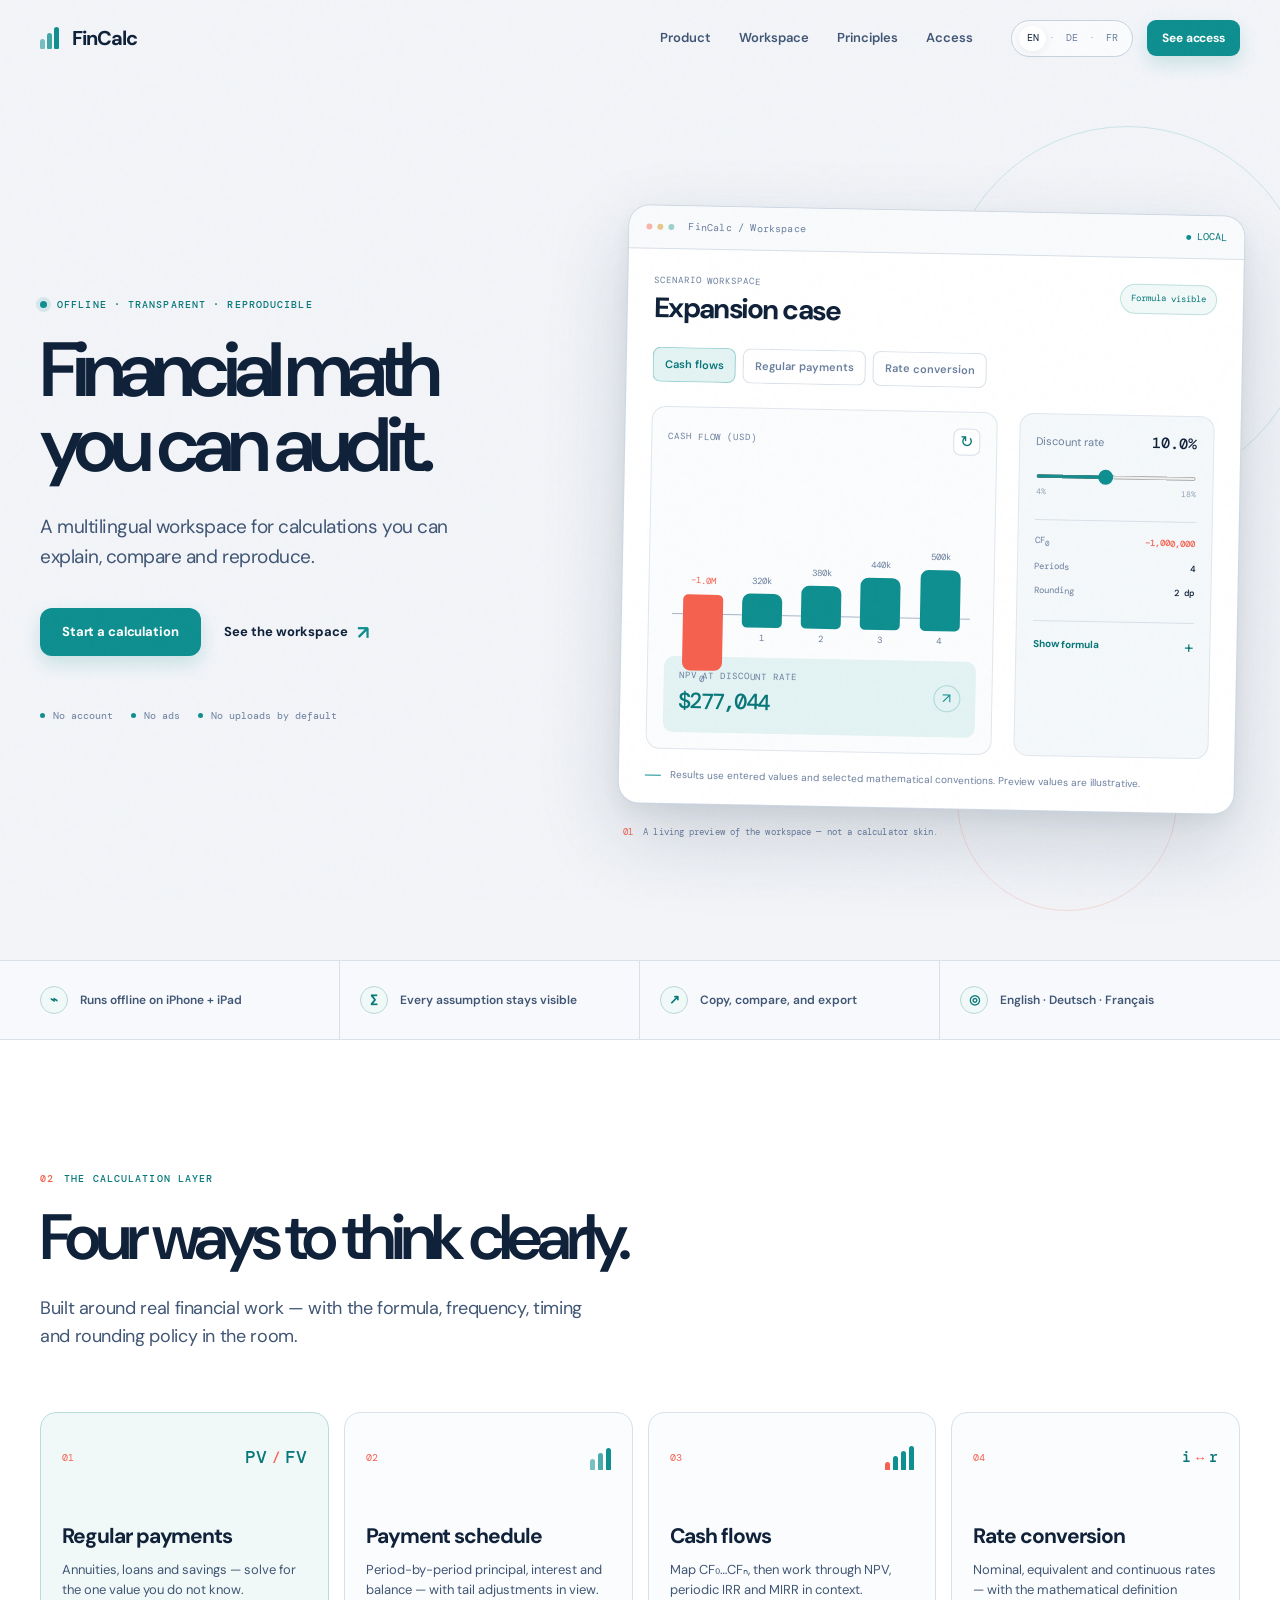
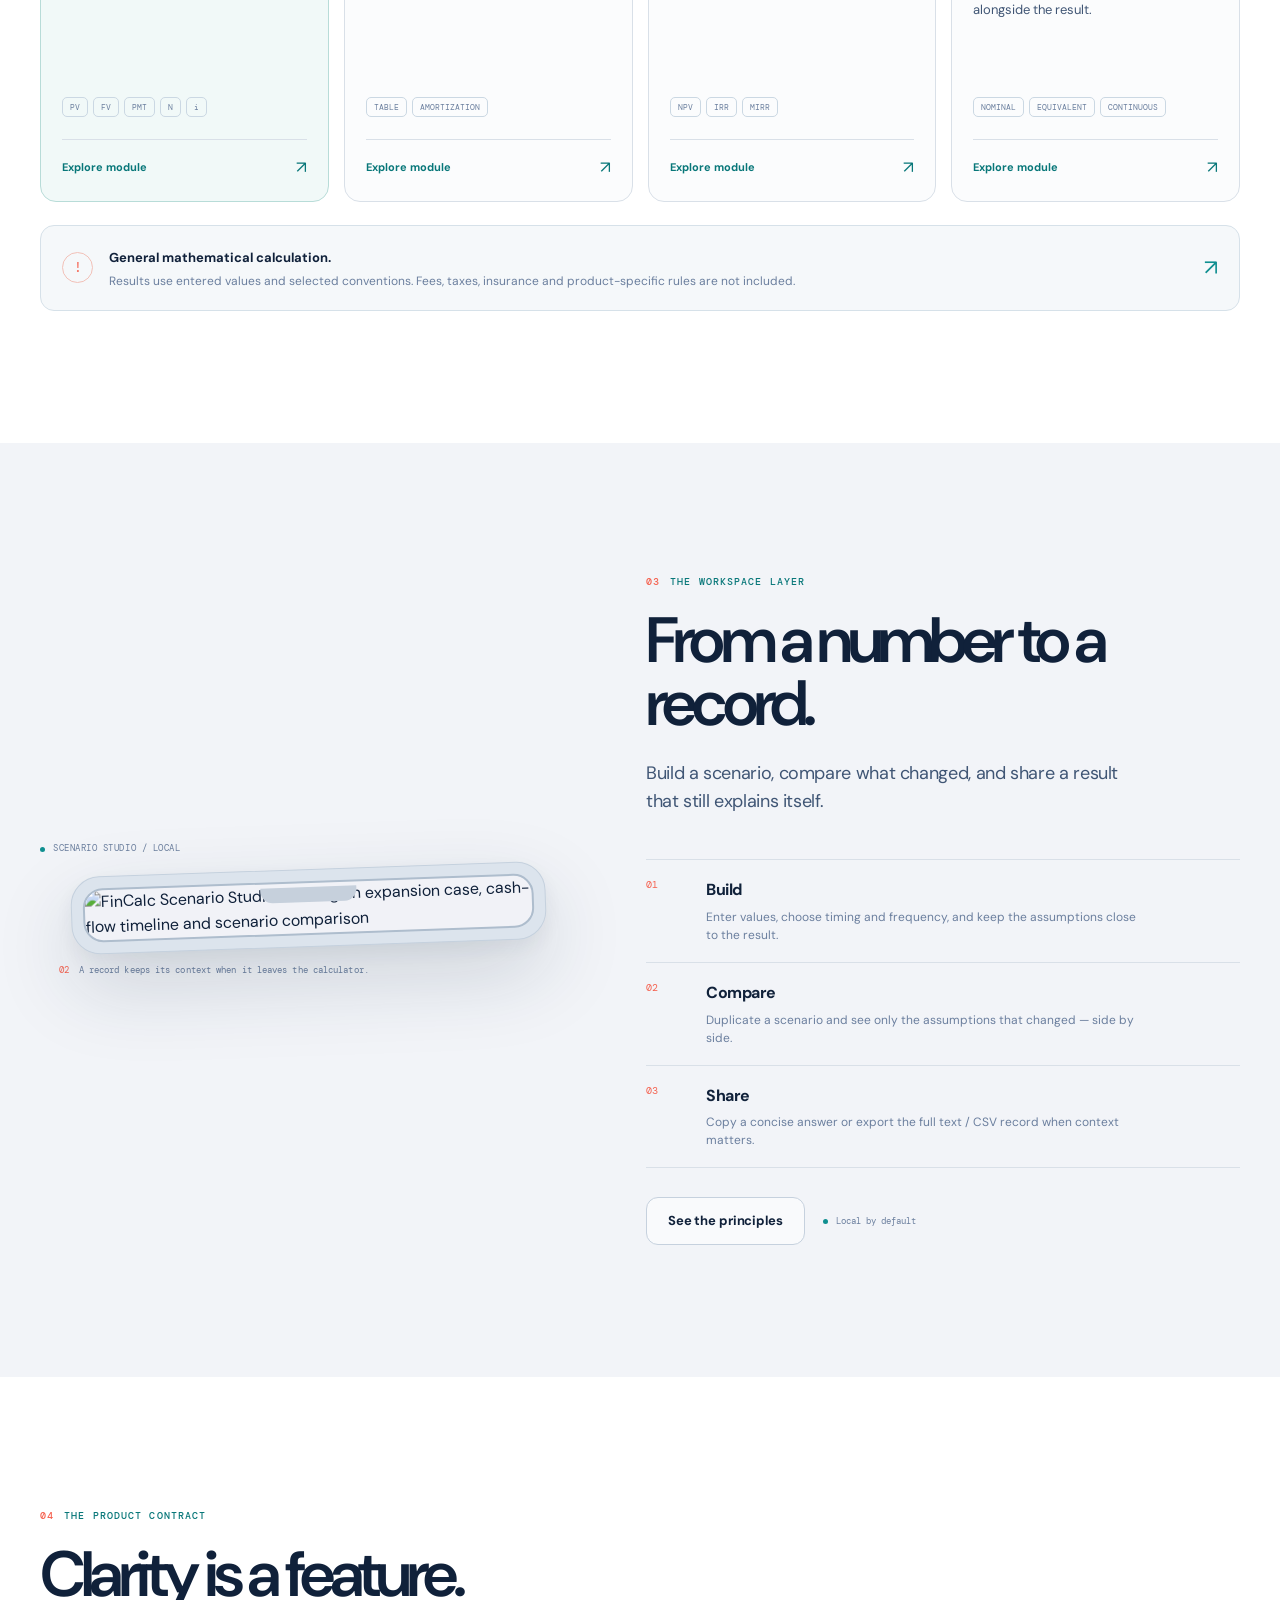
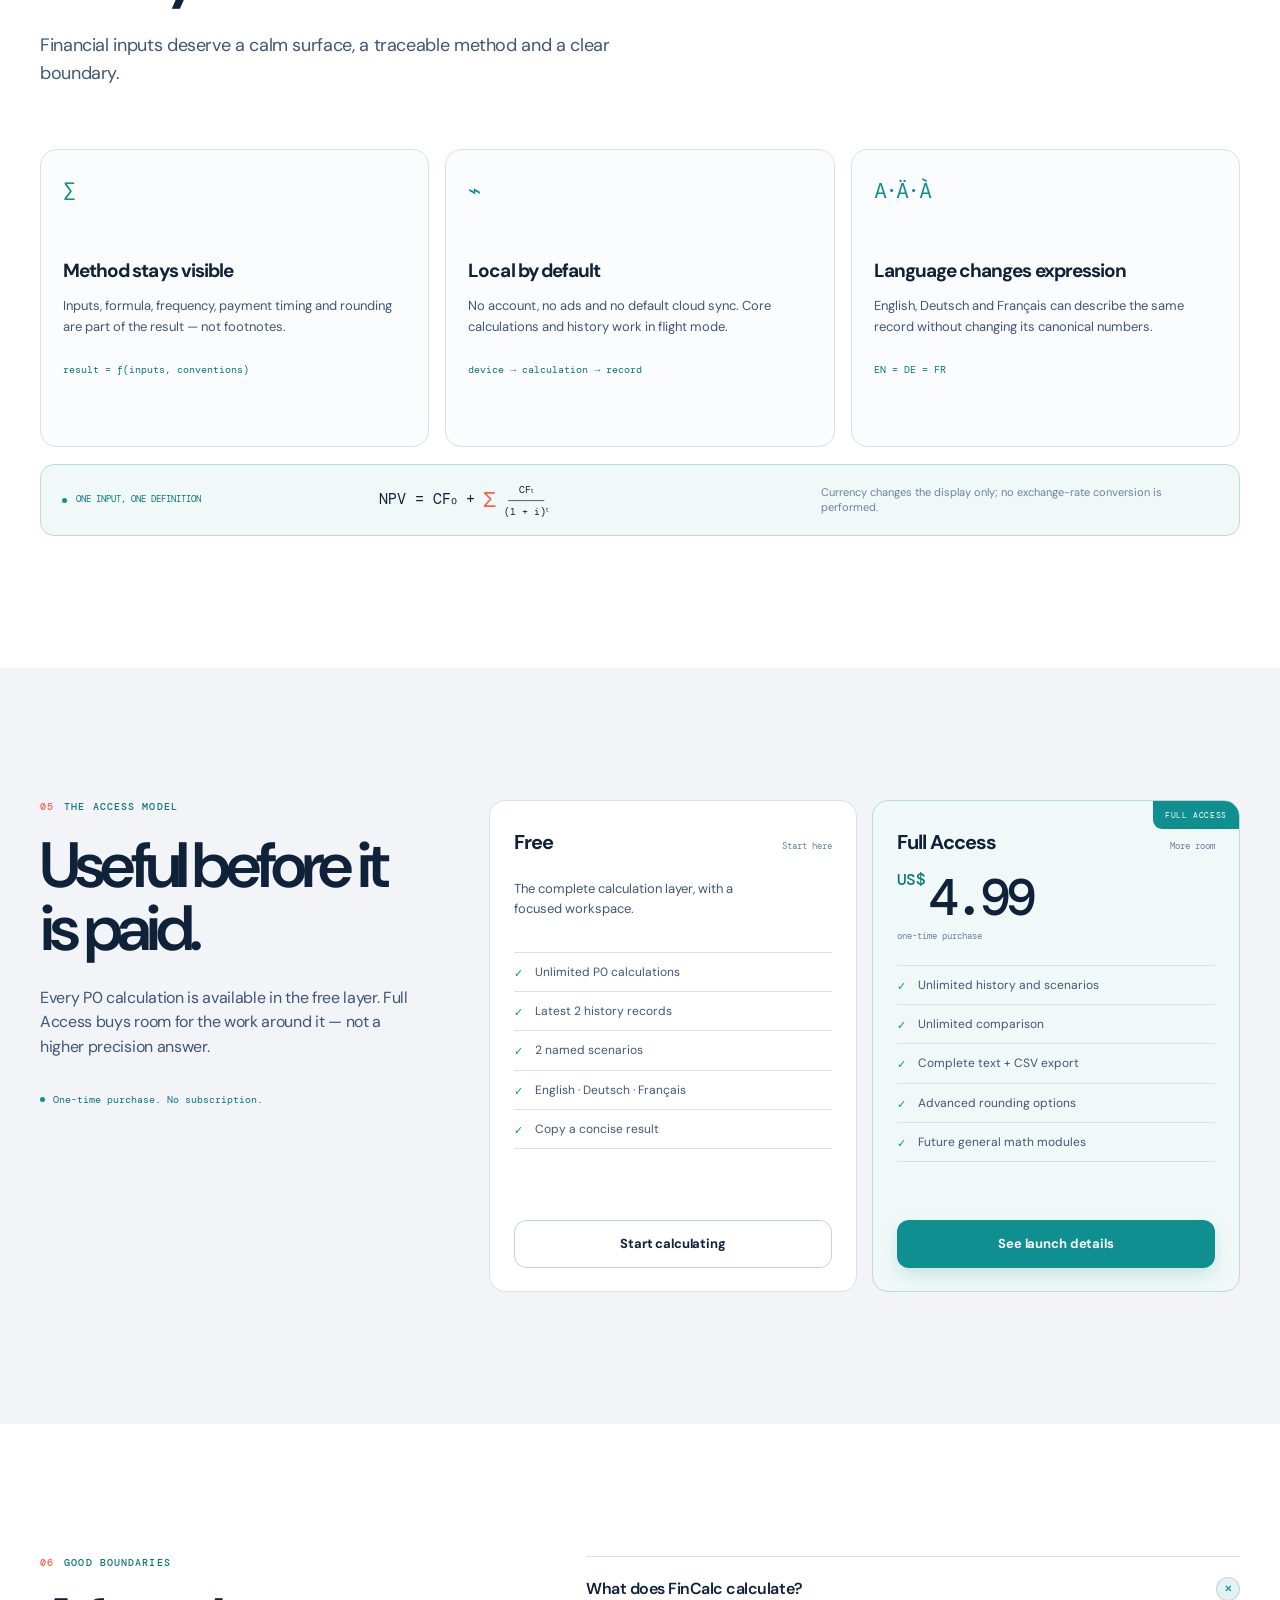
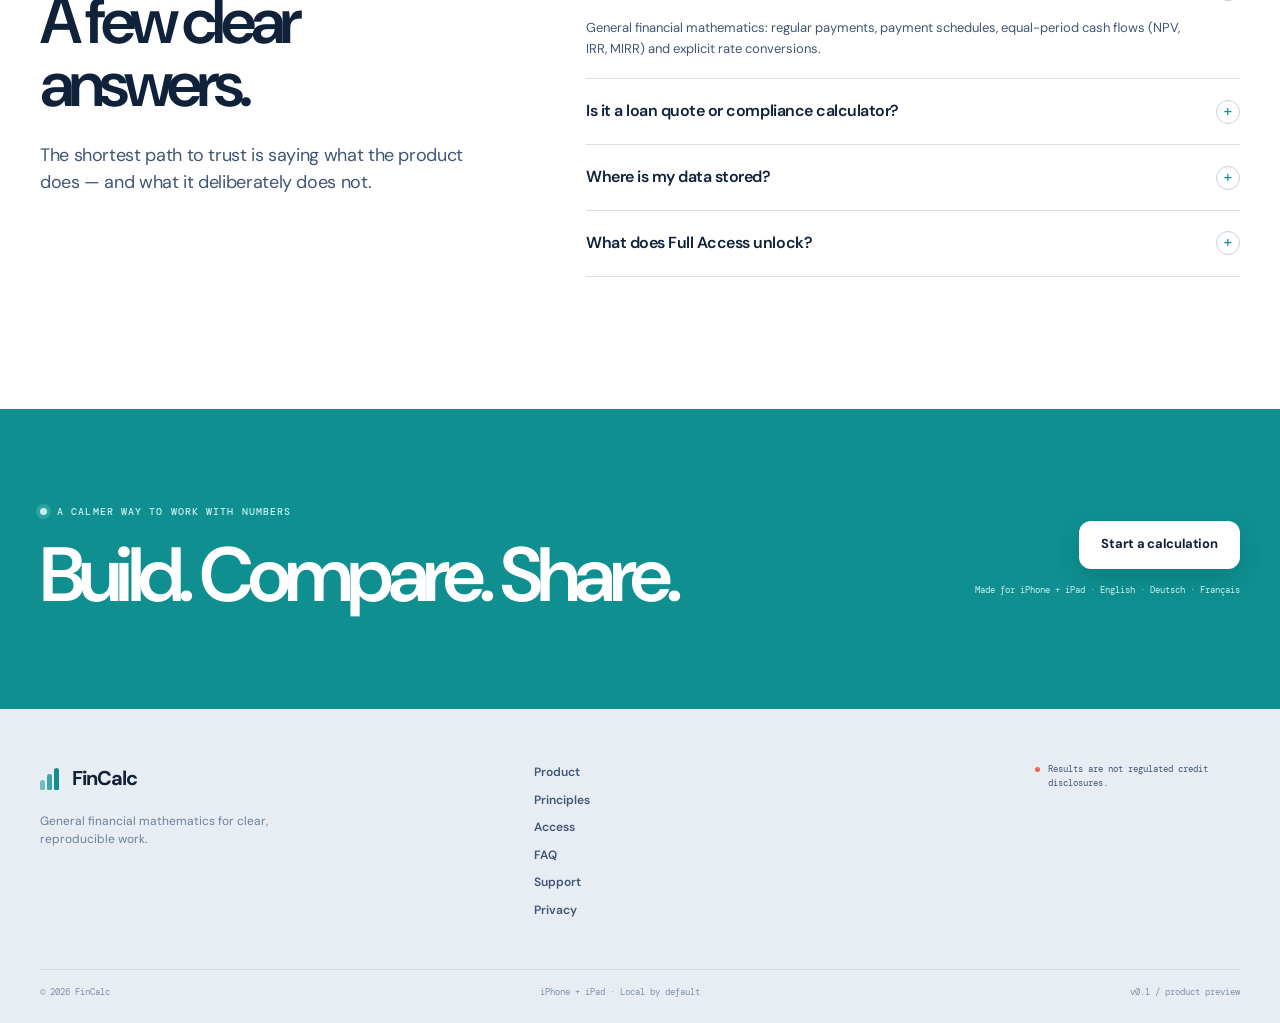
==== commit c4aab45e: "Update FinCalc website pages" ====
--- a/index.html
+++ b/index.html
@@ -405,6 +405,8 @@
           <a href="#principles" data-i18n="nav.principles">Principles</a>
           <a href="#pricing" data-i18n="nav.access">Access</a>
           <a href="#faq-title" data-i18n="footer.faq">FAQ</a>
+          <a href="support/">Support</a>
+          <a href="privacy.html">Privacy</a>
         </div>
         <div class="footer-boundary"><span class="status-dot"></span><span data-i18n="footer.boundary">Results are not regulated credit disclosures.</span></div>
       </div>
